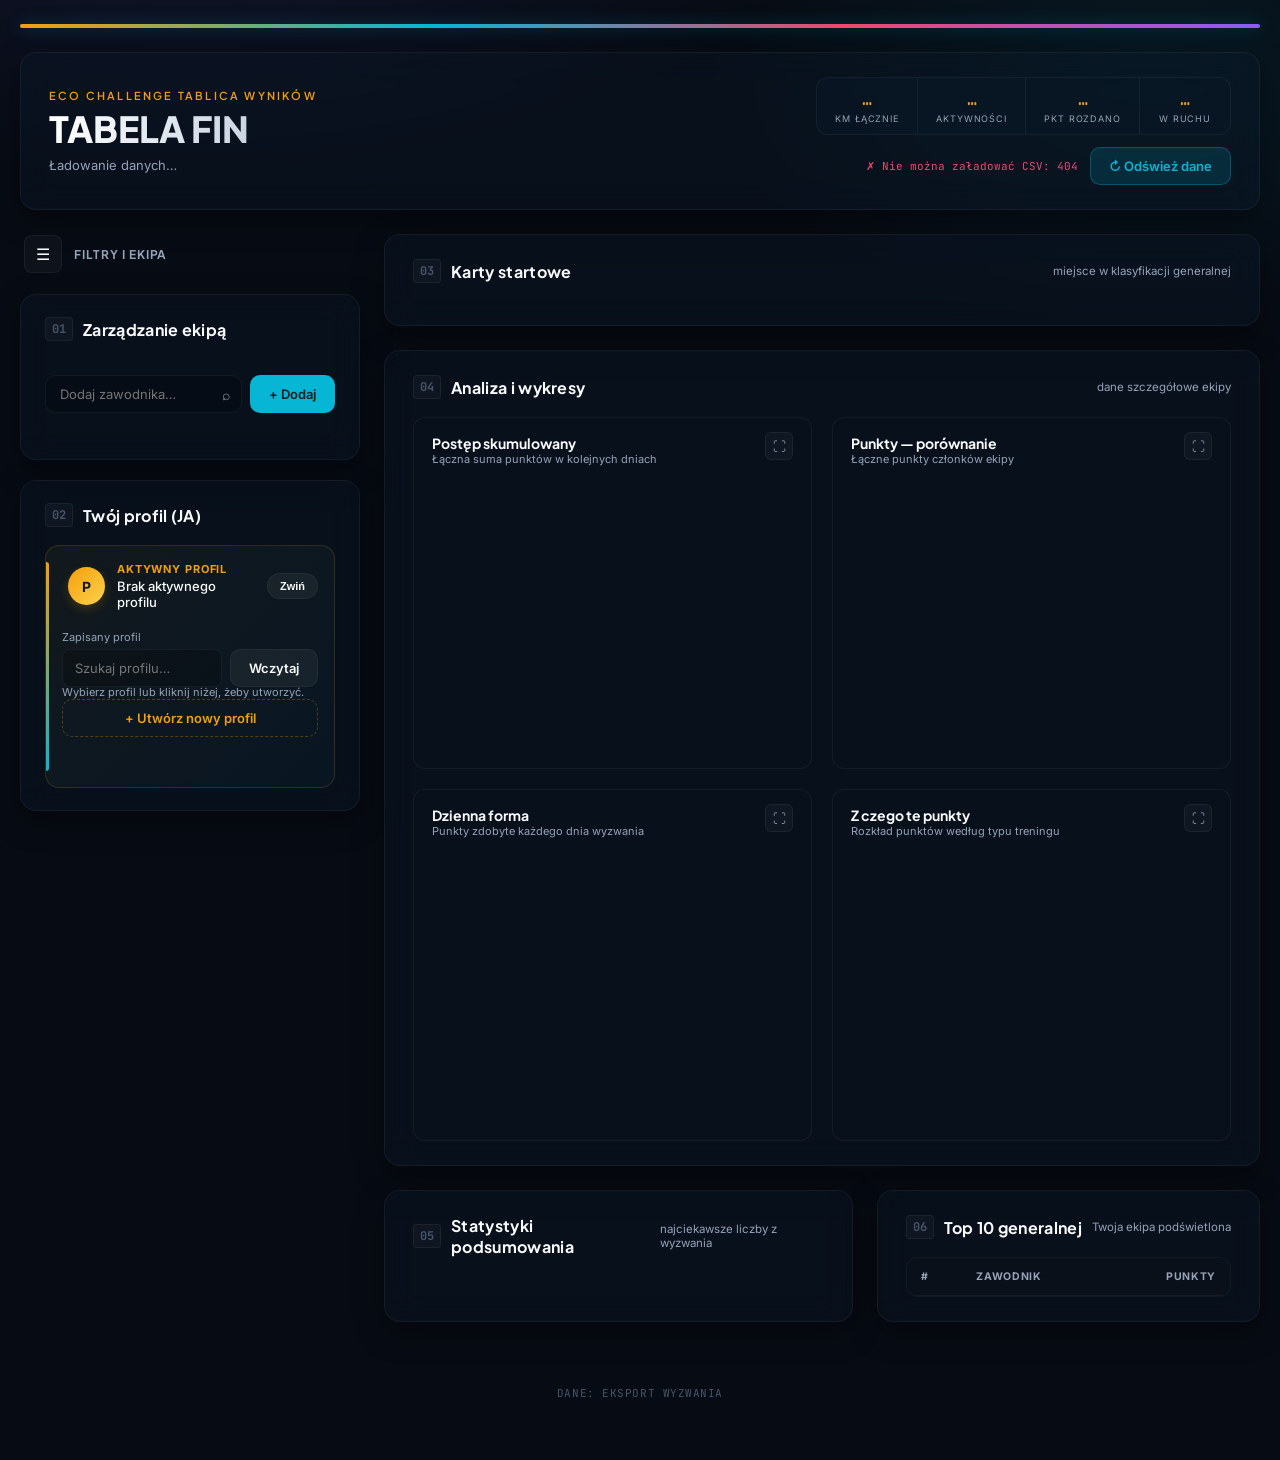
==== index.html @ 5feb6971 "Add sync functionality for Stravit activities with auto-login and CSV parsing - Implemented `sync.py" ====
<!DOCTYPE html>
<html lang="pl">
<head>
<meta charset="UTF-8">
<meta name="viewport" content="width=device-width, initial-scale=1.0">
<title>Rywalizacja Sportowa — Tablica Wyników</title>
<link rel="preconnect" href="https://fonts.googleapis.com">
<link href="https://fonts.googleapis.com/css2?family=Plus+Jakarta+Sans:wght@400;500;600;700;800&family=Inter:wght@400;500;600;700&family=JetBrains+Mono:wght@400;500;700&display=swap" rel="stylesheet">
<script src="chart.umd.min.js"></script>
<link rel="stylesheet" href="/style.css">
</head>
<body>
<div class="wrap">
  <div class="track-lines-neon"></div>
  
  <header class="dashboard-header glass-card">
    <div class="title-block">
      <div class="eyebrow">Eco Challenge  Tablica wyników</div>
      <h1>Tabela FIN <span class="user-badge" id="currentUserBadge" style="display: none;"></span></h1>
      <div class="subtitle" id="subtitleText">Ładowanie danych…</div>
    </div>
    <div class="header-right">
      <div class="ticker" id="tickerBox">
        <div class="ticker-item"><div class="ticker-val" id="tv0">…</div><div class="ticker-label">km łącznie</div></div>
        <div class="ticker-item"><div class="ticker-val" id="tv1">…</div><div class="ticker-label">aktywności</div></div>
        <div class="ticker-item"><div class="ticker-val" id="tv2">…</div><div class="ticker-label">pkt rozdano</div></div>
        <div class="ticker-item"><div class="ticker-val" id="tv3">…</div><div class="ticker-label">w ruchu</div></div>
      </div>
      <div class="header-actions">
        <span id="refreshStatus" class="status-time"></span>
        <button id="refreshBtn" class="btn btn-teal">
          ↻ Odśwież dane
        </button>
      </div>
      <form class="auth-panel" id="authPanel" autocomplete="on">
        <input type="email" id="authEmail" placeholder="email Stravit" autocomplete="username">
        <input type="password" id="authPassword" placeholder="hasło" autocomplete="current-password">
        <button type="submit" id="authBtn" class="btn btn-amber">Zaloguj</button>
        <div class="auth-msg" id="authMsg"></div>
      </form>
    </div>
  </header>

  <div class="dashboard-grid-layout" id="dashboardGridLayout">
    <!-- Sidebar Controls -->
    <aside class="dashboard-sidebar" id="dashboardSidebar">
      <div class="sidebar-toggle-row">
        <button id="toggleSidebarBtn" class="sidebar-burger-btn" title="Zwiń/Rozwiń panel">
          ☰
        </button>
        <span class="sidebar-toggle-label">Filtry i ekipa</span>
      </div>
      <section class="sidebar-section glass-card">
        <div class="section-head">
          <span class="section-num">01</span>
          <h2>Zarządzanie ekipą</h2>
        </div>
        <div>
          <div class="chips" id="chips"></div>
          <div class="add-row-new">
            <div class="search-box-new autocomplete-wrapper">
              <input id="addInput" placeholder="Dodaj zawodnika…" autocomplete="off">
              <span class="search-icon">⌕</span>
              <div class="suggestions-list" id="addSuggestions"></div>
            </div>
            <button class="btn btn-primary" id="addBtn">+ Dodaj</button>
          </div>
          <div class="add-msg" id="addMsg"></div>
        </div>
      </section>

      <section class="sidebar-section glass-card">
        <div class="section-head">
          <span class="section-num">02</span>
          <h2>Twój profil (JA)</h2>
        </div>
        <div class="profile-card-new" id="profileCard">
          <div class="profile-top">
            <div class="profile-avatar">P</div>
            <div class="profile-info">
              <div class="profile-title">Aktywny profil</div>
              <div class="profile-status" id="profileStatus">Brak aktywnego profilu</div>
            </div>
            <button type="button" id="profileCollapseBtn" class="profile-collapse-btn">Zwiń</button>
          </div>
          <div id="profileCardContent">
            <div class="profile-grid">
              <div class="input-label autocomplete-wrapper">
                <span>Zapisany profil</span>
                <input id="profileInput" placeholder="Szukaj profilu…" autocomplete="off">
                <div class="suggestions-list" id="profileSuggestions"></div>
              </div>
              <button id="loadProfileBtn" class="btn btn-secondary">Wczytaj</button>
            </div>
            <div id="profileHint" class="profile-hint">Wybierz profil lub kliknij niżej, żeby utworzyć.</div>
            
            <div id="createProfileBlock" class="create-profile-block" style="display: none;">
              <div class="profile-grid">
                <div class="input-label autocomplete-wrapper">
                  <span>Wskaż siebie (JA)</span>
                  <input id="meInput" placeholder="Zawodnik..." autocomplete="off">
                  <div class="suggestions-list" id="meSuggestions"></div>
                </div>
                <button id="createProfileBtn" class="btn btn-primary">Utwórz</button>
              </div>
            </div>
            <button id="toggleCreateProfileBtn" class="btn btn-ghost">+ Utwórz nowy profil</button>
            <div id="profileMsg" class="add-msg"></div>
            <div id="profileListWrap" class="profiles-pill-grid"></div>
          </div>
        </div>
      </section>
    </aside>

    <!-- Main Panel -->
    <main class="dashboard-main">
      <section class="glass-card main-section">
        <div class="section-head">
          <span class="section-num">03</span>
          <h2>Karty startowe</h2>
          <span class="section-hint">miejsce w klasyfikacji generalnej</span>
        </div>
        <div class="bib-grid" id="bibGrid"></div>
      </section>

      <section class="glass-card main-section">
        <div class="section-head">
          <span class="section-num">04</span>
          <h2>Analiza i wykresy</h2>
          <span class="section-hint">dane szczegółowe ekipy</span>
        </div>
        <div class="charts-grid">
          <div class="chart-container">
            <div class="chart-header">
              <h3>Postęp skumulowany</h3>
              <span class="chart-subtitle">Łączna suma punktów w kolejnych dniach</span>
              <button class="expand-chart-btn" title="Pokaż na pełnym ekranie" onclick="openChartModal('cumulative')">⛶</button>
            </div>
            <div class="chart-box tall"><canvas id="cumulativeChart"></canvas></div>
          </div>
          
          <div class="chart-container">
            <div class="chart-header">
              <h3>Punkty — porównanie</h3>
              <span class="chart-subtitle">Łączne punkty członków ekipy</span>
              <button class="expand-chart-btn" title="Pokaż na pełnym ekranie" onclick="openChartModal('bar')">⛶</button>
            </div>
            <div class="chart-box tall"><canvas id="barChart"></canvas></div>
          </div>

          <div class="chart-container">
            <div class="chart-header">
              <h3>Dzienna forma</h3>
              <span class="chart-subtitle">Punkty zdobyte każdego dnia wyzwania</span>
              <button class="expand-chart-btn" title="Pokaż na pełnym ekranie" onclick="openChartModal('line')">⛶</button>
            </div>
            <div class="chart-box tall"><canvas id="lineChart"></canvas></div>
          </div>

          <div class="chart-container">
            <div class="chart-header">
              <h3>Z czego te punkty</h3>
              <span class="chart-subtitle">Rozkład punktów według typu treningu</span>
              <button class="expand-chart-btn" title="Pokaż na pełnym ekranie" onclick="openChartModal('stack')">⛶</button>
            </div>
            <div class="chart-box tall"><canvas id="stackChart"></canvas></div>
          </div>
        </div>
      </section>

      <div class="main-bottom-grid">
        <section class="glass-card main-section">
          <div class="section-head">
            <span class="section-num">05</span>
            <h2>Statystyki podsumowania</h2>
            <span class="section-hint">najciekawsze liczby z wyzwania</span>
          </div>
          <div class="stats-grid" id="statsGrid"></div>
        </section>

        <section class="glass-card main-section">
          <div class="section-head">
            <span class="section-num">06</span>
            <h2>Top 10 generalnej</h2>
            <span class="section-hint">Twoja ekipa podświetlona</span>
          </div>
          <div class="leaderboard-box">
            <table>
              <thead><tr><th>#</th><th>Zawodnik</th><th style="text-align:right;">Punkty</th></tr></thead>
              <tbody id="top10Body"></tbody>
            </table>
          </div>
        </section>
      </div>
    </main>
  </div>

  <footer id="dashboardFooter">DANE: EKSPORT WYZWANIA</footer>
</div>

<div id="chartModal" class="chart-modal">
  <span class="close-modal" onclick="closeChartModal()">&times;</span>
  <div class="modal-content">
    <div class="modal-header">
      <h3 id="modalChartTitle">Wykres</h3>
      <span id="modalChartSubtitle" class="modal-subtitle">Analiza szczegółowa</span>
    </div>
    <div class="modal-chart-box">
      <canvas id="modalChartCanvas"></canvas>
    </div>
  </div>
</div>

<script src="/app.js"></script>

</body>
</html>
---- style.css ----
:root {
    --bg-dark: #070b13;
    --card-bg: rgba(13, 27, 43, 0.35);
    --card-bg-glow: rgba(20, 35, 55, 0.55);
    --border-color: rgba(255, 255, 255, 0.05);
    --border-hover: rgba(255, 255, 255, 0.09);
    --amber: #f59e0b;
    --teal: #06b6d4;
    --coral: #ef476f;
    --sky: #38bdf8;
    --violet: #8b5cf6;
    --emerald: #10b981;
    --text: #f8fafc;
    --muted: #94a3b8;
    --muted2: #475569;
    --glow: rgba(6, 182, 212, 0.1);
  }

  * { box-sizing: border-box; }
  html, body { margin: 0; padding: 0; min-height: 100vh; }
  body {
    background:
      radial-gradient(1200px 600px at 15% -10%, rgba(99, 102, 241, 0.12), transparent 55%),
      radial-gradient(900px 500px at 90% 5%, rgba(6, 182, 212, 0.08), transparent 50%),
      var(--bg-dark);
    color: var(--text);
    font-family: 'Inter', sans-serif;
    padding: 24px 20px 60px;
    overflow-x: hidden;
  }

  .wrap {
    max-width: 2300px;
    margin: 0 auto;
    display: flex;
    flex-direction: column;
    gap: 24px;
    min-width: 0;
  }

  /* ---- Neon Top Decor ---- */
  .track-lines-neon {
    height: 4px;
    border-radius: 2px;
    background: linear-gradient(90deg, var(--amber), var(--teal), var(--coral), var(--violet));
    box-shadow: 0 0 16px rgba(6, 182, 212, 0.35);
  }

  /* ---- Glassmorphism Base ---- */
  .glass-card {
    background: var(--card-bg);
    backdrop-filter: blur(16px);
    -webkit-backdrop-filter: blur(16px);
    border: 1px solid var(--border-color);
    border-radius: 16px;
    box-shadow: 0 10px 30px rgba(0, 0, 0, 0.35);
    transition: all 0.3s cubic-bezier(0.25, 0.8, 0.25, 1);
  }
  .glass-card:hover {
    border-color: var(--border-hover);
    box-shadow: 0 14px 40px rgba(99, 102, 241, 0.05);
  }

  /* ---- Header ---- */
  .dashboard-header {
    padding: 24px 28px;
    display: flex;
    flex-wrap: wrap;
    justify-content: space-between;
    align-items: center;
    gap: 20px;
  }
  .header-left {
    display: flex;
    align-items: center;
    gap: 20px;
  }
  .title-block .eyebrow {
    font-family: 'Plus Jakarta Sans', sans-serif;
    font-size: 11px;
    font-weight: 600;
    letter-spacing: .2em;
    color: var(--amber);
    text-transform: uppercase;
  }
  .title-block h1 {
    font-family: 'Plus Jakarta Sans', sans-serif;
    font-weight: 800;
    font-size: clamp(24px, 3.5vw, 36px);
    margin: 4px 0 6px;
    text-transform: uppercase;
    background: linear-gradient(to right, #ffffff, #cbd5e1);
    -webkit-background-clip: text;
    -webkit-text-fill-color: transparent;
    display: inline-flex;
    align-items: center;
  }
  .user-badge {
    font-family: 'Inter', sans-serif;
    font-size: 11px;
    font-weight: 600;
    text-transform: none;
    color: var(--teal);
    background: rgba(6, 182, 212, 0.08);
    border: 1px solid rgba(6, 182, 212, 0.25);
    padding: 4px 10px;
    border-radius: 20px;
    margin-left: 12px;
    vertical-align: middle;
    display: inline-flex;
    align-items: center;
    gap: 6px;
    box-shadow: 0 0 10px rgba(6, 182, 212, 0.15);
    -webkit-text-fill-color: var(--teal);
    text-shadow: none;
    letter-spacing: normal;
  }
  .title-block .subtitle {
    color: var(--muted);
    font-size: 13px;
  }
  .title-block .subtitle b {
    color: var(--text);
  }

  .header-right {
    display: flex;
    flex-direction: column;
    align-items: flex-end;
    gap: 12px;
  }
  .ticker {
    display: flex;
    border-radius: 12px;
    overflow: hidden;
    background: rgba(11, 24, 38, 0.6);
    border: 1px solid var(--border-color);
  }
  .ticker-item {
    padding: 10px 18px;
    text-align: center;
    border-right: 1px solid var(--border-color);
    min-width: 90px;
  }
  .ticker-item:last-child { border-right: none; }
  .ticker-val {
    font-family: 'JetBrains Mono', monospace;
    font-weight: 700;
    font-size: 17px;
    color: var(--amber);
    text-shadow: 0 0 10px rgba(245, 158, 11, 0.15);
  }
  .ticker-label {
    font-size: 9px;
    color: var(--muted);
    text-transform: uppercase;
    letter-spacing: .1em;
    margin-top: 3px;
  }

  .header-actions {
    display: flex;
    gap: 12px;
    align-items: center;
  }
  .status-time {
    font-size: 11px;
    color: var(--muted);
    font-family: 'JetBrains Mono', monospace;
  }

  /* ---- Buttons ---- */
  .btn {
    display: inline-flex;
    align-items: center;
    justify-content: center;
    gap: 8px;
    border: 1px solid transparent;
    border-radius: 10px;
    padding: 10px 18px;
    font-family: 'Inter', sans-serif;
    font-size: 13px;
    font-weight: 600;
    cursor: pointer;
    transition: all 0.2s ease;
  }
  .btn:hover {
    transform: translateY(-1px);
    box-shadow: 0 6px 15px rgba(0, 0, 0, 0.2);
  }
  .btn:active {
    transform: translateY(0);
  }
  .btn-teal {
    background: rgba(6, 182, 212, 0.15);
    color: var(--teal);
    border-color: rgba(6, 182, 212, 0.3);
  }
  .btn-teal:hover {
    background: rgba(6, 182, 212, 0.25);
    border-color: rgba(6, 182, 212, 0.5);
  }
  .btn-primary {
    background: var(--teal);
    color: #031e22;
  }
  .btn-primary:hover {
    background: #22d3ee;
  }
  .btn-amber {
    background: var(--amber);
    color: #1e1300;
  }
  .btn-amber:hover {
    background: #fbbf24;
  }
  .btn-secondary {
    background: rgba(255, 255, 255, 0.05);
    color: var(--text);
    border-color: var(--border-color);
  }
  .btn-secondary:hover {
    background: rgba(255, 255, 255, 0.09);
    border-color: var(--border-hover);
  }
  .btn-ghost {
    background: transparent;
    color: var(--amber);
    border: 1px dashed rgba(245, 158, 11, 0.3);
    width: 100%;
    text-align: center;
  }
  .btn-ghost:hover {
    background: rgba(245, 158, 11, 0.05);
    border-color: var(--amber);
  }

  /* ---- Auth Panel ---- */
  .auth-panel {
    display: none;
    gap: 8px;
    align-items: center;
    justify-content: flex-end;
    flex-wrap: wrap;
    margin-top: 4px;
  }
  .auth-panel.show { display: flex; }
  .auth-panel input {
    width: 180px;
    background: rgba(11, 24, 38, 0.6);
    border: 1px solid var(--border-color);
    border-radius: 8px;
    padding: 8px 12px;
    color: var(--text);
    font-family: 'Inter', sans-serif;
    font-size: 12.5px;
    transition: border-color 0.2s ease;
  }
  .auth-panel input:focus {
    border-color: var(--amber);
    outline: none;
  }
  .auth-msg {
    font-size: 11px;
    color: var(--muted);
    font-family: 'JetBrains Mono', monospace;
    min-height: 14px;
  }

  /* ---- Grid/Flex Layout ---- */
  .dashboard-grid-layout {
    display: flex;
    gap: 24px;
    align-items: start;
    min-width: 0;
  }

  /* ---- Sidebar ---- */
  /* ---- Sidebar ---- */
  .dashboard-sidebar {
    width: 340px;
    flex-shrink: 0;
    display: flex;
    flex-direction: column;
    gap: 20px;
    transition: width 0.35s cubic-bezier(0.25, 0.8, 0.25, 1);
    overflow: visible; /* changed from hidden to allow suggestions list overflow */
  }
  .sidebar-toggle-row {
    display: flex;
    align-items: center;
    gap: 12px;
    padding: 0 4px;
    height: 40px;
    flex-shrink: 0;
  }
  .sidebar-burger-btn {
    background: rgba(255, 255, 255, 0.03);
    border: 1px solid var(--border-color);
    border-radius: 8px;
    color: var(--text);
    width: 38px;
    height: 38px;
    display: flex;
    align-items: center;
    justify-content: center;
    cursor: pointer;
    font-size: 16px;
    transition: all 0.2s ease;
    flex-shrink: 0;
  }
  .sidebar-burger-btn:hover {
    color: var(--teal);
    border-color: var(--teal);
    background: rgba(6, 182, 212, 0.05);
  }
  .sidebar-toggle-label {
    font-family: 'Plus Jakarta Sans', sans-serif;
    font-size: 12px;
    font-weight: 700;
    text-transform: uppercase;
    letter-spacing: .08em;
    color: var(--muted);
    transition: opacity 0.25s ease;
    white-space: nowrap;
    opacity: 1;
  }
  
  /* Collapsed state styles */
  .sidebar-collapsed .dashboard-sidebar {
    width: 60px;
    overflow: hidden; /* crop content during collapsed state */
  }
  .sidebar-collapsed .sidebar-toggle-row {
    justify-content: center;
    padding: 0;
  }
  .sidebar-collapsed .sidebar-toggle-label {
    opacity: 0;
    width: 0;
    pointer-events: none;
    display: none;
  }
  .sidebar-collapsed .sidebar-section {
    padding: 10px;
    display: flex;
    justify-content: center;
    align-items: center;
    border-radius: 12px;
    min-height: 40px;
  }
  .sidebar-collapsed .sidebar-section .section-head {
    margin-bottom: 0;
    justify-content: center;
    width: 100%;
    gap: 0;
  }
  .sidebar-collapsed .sidebar-section .section-head h2,
  .sidebar-collapsed .sidebar-section .section-head .section-hint,
  .sidebar-collapsed .sidebar-section > *:not(.section-head) {
    display: none !important;
  }
  .sidebar-collapsed .sidebar-section .section-num {
    margin: 0;
    font-size: 12px;
    padding: 4px 6px;
    background: rgba(6, 182, 212, 0.08);
    border-color: rgba(6, 182, 212, 0.25);
    color: var(--teal);
    box-shadow: 0 0 8px rgba(6, 182, 212, 0.15);
  }
  .dashboard-main {
    flex: 1;
    min-width: 0;
  }
  .sidebar-section {
    padding: 22px 24px;
  }
  .section-head {
    display: flex;
    align-items: center;
    gap: 10px;
    margin-bottom: 18px;
  }
  .section-num {
    font-family: 'JetBrains Mono', monospace;
    font-weight: 700;
    color: var(--muted2);
    font-size: 12px;
    background: rgba(255,255,255,0.03);
    padding: 3px 6px;
    border-radius: 4px;
    border: 1px solid var(--border-color);
  }
  .section-head h2 {
    font-family: 'Plus Jakarta Sans', sans-serif;
    font-weight: 700;
    font-size: 16px;
    margin: 0;
    letter-spacing: .02em;
  }
  .section-hint {
    color: var(--muted);
    font-size: 11.5px;
    margin-left: auto;
  }

  /* ---- Crew & Profile Panels ---- */
  .chips {
    display: flex;
    flex-wrap: wrap;
    gap: 8px;
    margin-bottom: 16px;
  }
  .chip {
    display: flex;
    align-items: center;
    gap: 8px;
    background: rgba(255, 255, 255, 0.04);
    border: 1px solid var(--border-color);
    border-radius: 99px;
    padding: 6px 8px 6px 14px;
    font-size: 13px;
    transition: all 0.2s ease;
  }
  .chip.me {
    border-color: rgba(239, 71, 111, 0.35);
    background: rgba(239, 71, 111, 0.09);
  }
  .chip .rankdot {
    font-family: 'JetBrains Mono', monospace;
    font-size: 10.5px;
    color: var(--muted);
  }
  .chip button {
    all: unset;
    cursor: pointer;
    width: 18px;
    height: 18px;
    border-radius: 50%;
    display: flex;
    align-items: center;
    justify-content: center;
    color: var(--muted);
    font-size: 14px;
    transition: background 0.2s ease, color 0.2s ease;
  }
  .chip button:hover {
    background: rgba(255, 255, 255, 0.12);
    color: var(--text);
  }

  .add-row-new {
    display: flex;
    gap: 8px;
  }
  .search-box-new {
    position: relative;
    flex: 1;
  }
  .search-box-new input {
    width: 100%;
    height: 38px;
    background: rgba(0, 0, 0, 0.2);
    border: 1px solid var(--border-color);
    border-radius: 10px;
    padding: 0 32px 0 14px;
    color: var(--text);
    font-family: 'Inter', sans-serif;
    font-size: 13px;
    transition: border-color 0.2s ease;
  }
  .search-box-new input:focus {
    border-color: var(--teal);
    outline: none;
  }
  .search-box-new .search-icon {
    position: absolute;
    right: 12px;
    top: 50%;
    transform: translateY(-50%);
    color: var(--muted);
    font-size: 14px;
    pointer-events: none;
  }
  .add-msg {
    font-size: 11.5px;
    margin-top: 8px;
    color: var(--muted);
    min-height: 16px;
    font-family: 'Inter', sans-serif;
  }
  .add-msg.err { color: var(--coral); }

  .profile-card-new {
    position: relative;
    border: 1px solid rgba(255, 183, 0, 0.15);
    border-radius: 14px;
    background: linear-gradient(135deg, rgba(255, 183, 0, 0.04), rgba(6, 182, 212, 0.02)), rgba(11, 24, 38, 0.4);
    padding: 16px;
    display: grid;
    gap: 14px;
  }
  .profile-card-new::before {
    content: '';
    position: absolute;
    left: 0;
    top: 16px;
    bottom: 16px;
    width: 3px;
    background: linear-gradient(180deg, var(--amber), var(--teal));
    border-radius: 0 4px 4px 0;
  }
  .profile-top {
    display: flex;
    align-items: center;
    gap: 12px;
    padding-left: 6px;
  }
  .profile-avatar {
    width: 38px;
    height: 38px;
    border-radius: 50%;
    display: grid;
    place-items: center;
    background: linear-gradient(135deg, var(--amber), #fcd34d);
    color: #0f172a;
    font-weight: 700;
    font-size: 14px;
    box-shadow: 0 4px 10px rgba(245, 158, 11, 0.2);
  }
  .profile-info {
    display: flex;
    flex-direction: column;
  }
  .profile-title {
    font-size: 11px;
    font-weight: 700;
    color: var(--amber);
    text-transform: uppercase;
    letter-spacing: .08em;
  }
  .profile-status {
    font-size: 13px;
    color: var(--text);
    font-weight: 500;
    margin-top: 2px;
  }
  .profile-collapse-btn {
    margin-left: auto;
    background: rgba(255, 255, 255, 0.05);
    border: 1px solid var(--border-color);
    border-radius: 20px;
    color: var(--text);
    padding: 6px 12px;
    font-size: 11px;
    font-weight: 600;
    cursor: pointer;
    transition: all 0.2s ease;
  }
  .profile-collapse-btn:hover {
    background: rgba(255, 255, 255, 0.1);
  }

  .profile-grid {
    display: grid;
    grid-template-columns: 1fr auto;
    gap: 8px;
    align-items: flex-end;
    margin-top: 6px;
  }
  .input-label {
    display: flex;
    flex-direction: column;
    gap: 5px;
    font-size: 11px;
    color: var(--muted);
    width: 100%;
  }
  .profile-grid input {
    width: 100%;
    height: 38px;
    background: rgba(0, 0, 0, 0.2);
    border: 1px solid var(--border-color);
    border-radius: 8px;
    padding: 0 12px;
    color: var(--text);
    font-family: 'Inter', sans-serif;
    font-size: 13px;
  }
  .profile-hint {
    font-size: 11px;
    color: var(--muted);
    margin-top: -2px;
  }
  .create-profile-block {
    background: rgba(255, 255, 255, 0.02);
    border: 1px solid rgba(255, 255, 255, 0.03);
    border-radius: 10px;
    padding: 10px;
  }
  .profiles-pill-grid {
    display: flex;
    flex-wrap: wrap;
    gap: 8px;
    margin-top: 10px;
  }
  .profile-pill {
    display: inline-flex;
    align-items: center;
    padding: 8px 12px;
    border-radius: 20px;
    background: rgba(255, 255, 255, 0.04);
    border: 1px solid var(--border-color);
    font-size: 12px;
    color: var(--text);
    cursor: pointer;
    transition: all 0.15s ease;
  }
  .profile-pill:hover {
    background: rgba(255, 255, 255, 0.08);
  }
  .profile-pill.active {
    background: rgba(6, 182, 212, 0.12);
    border-color: rgba(6, 182, 212, 0.35);
    color: var(--teal);
    font-weight: 500;
  }
  .profile-empty {
    font-size: 12px;
    color: var(--muted);
    padding: 10px;
    border: 1px dashed rgba(255,255,255,0.08);
    border-radius: 8px;
    background: rgba(255,255,255,0.01);
  }

  /* ---- Main Section ---- */
  .dashboard-main {
    display: flex;
    flex-direction: column;
    gap: 24px;
    min-width: 0;
  }
  .main-section {
    padding: 24px 28px;
  }

  /* ---- Bib cards ---- */
  .bib-grid {
    display: grid;
    grid-template-columns: repeat(auto-fill, minmax(250px, 1fr));
    gap: 16px;
    margin-top: 8px;
  }
  .bib {
    position: relative;
    background: rgba(11, 24, 38, 0.3);
    border: 1px solid var(--border-color);
    border-radius: 14px;
    padding: 18px 16px 16px;
    overflow: hidden;
    transition: all 0.3s cubic-bezier(0.25, 0.8, 0.25, 1);
  }
  .bib:hover {
    border-color: var(--border-hover);
    transform: translateY(-2px);
    box-shadow: 0 10px 25px rgba(0,0,0,0.3);
  }
  .bib::before, .bib::after {
    content: '';
    position: absolute;
    top: 9px;
    width: 6px;
    height: 6px;
    border-radius: 50%;
    background: var(--bg-dark);
    border: 1px solid var(--border-color);
  }
  .bib::before { left: 9px; }
  .bib::after { right: 9px; }
  .bib .accentbar {
    position: absolute;
    left: 0;
    top: 0;
    bottom: 0;
    width: 4px;
  }
  .bib-rank {
    font-family: 'JetBrains Mono', monospace;
    font-size: 11px;
    color: var(--muted);
    font-weight: 500;
  }
  .bib-name {
    font-family: 'Plus Jakarta Sans', sans-serif;
    font-size: 16px;
    font-weight: 700;
    margin: 4px 0 12px;
    display: flex;
    align-items: center;
    gap: 8px;
  }
  .tag-me {
    font-family: 'JetBrains Mono', monospace;
    font-size: 9px;
    font-weight: 700;
    background: var(--coral);
    color: #ffffff;
    padding: 2px 6px;
    border-radius: 4px;
    text-transform: uppercase;
  }
  .bib-points {
    font-family: 'JetBrains Mono', monospace;
    font-size: 32px;
    font-weight: 700;
    line-height: 1;
    color: var(--text);
  }
  .bib-points-label {
    font-size: 9.5px;
    color: var(--muted);
    text-transform: uppercase;
    letter-spacing: .08em;
    margin-bottom: 14px;
    margin-top: 3px;
  }
  .bib-stats {
    display: grid;
    grid-template-columns: 1fr 1fr;
    gap: 8px;
    font-size: 12px;
    margin-bottom: 12px;
    border-top: 1px solid rgba(255, 255, 255, 0.03);
    padding-top: 10px;
  }
  .bib-stats div b {
    display: block;
    font-family: 'JetBrains Mono', monospace;
    font-size: 13.5px;
    color: var(--text);
    font-weight: 600;
  }
  .bib-stats div span {
    color: var(--muted);
    font-size: 9.5px;
    text-transform: uppercase;
    letter-spacing: .05em;
  }
  .spark {
    width: 100%;
    height: 32px;
    display: block;
  }

  /* ---- Charts Grid ---- */
  .charts-grid {
    display: grid;
    grid-template-columns: repeat(2, 1fr);
    gap: 20px;
    margin-top: 10px;
    min-width: 0;
  }
  @media (max-width: 768px) {
    .charts-grid {
      grid-template-columns: 1fr;
    }
  }
  .chart-container {
    background: rgba(11, 24, 38, 0.2);
    border: 1px solid var(--border-color);
    border-radius: 12px;
    padding: 16px 18px 8px;
    display: flex;
    flex-direction: column;
    gap: 14px;
    min-width: 0;
  }
  .chart-header {
    display: flex;
    flex-direction: column;
  }
  .chart-header h3 {
    font-family: 'Plus Jakarta Sans', sans-serif;
    font-size: 14px;
    font-weight: 700;
    margin: 0;
    color: var(--text);
  }
  .chart-subtitle {
    font-size: 11px;
    color: var(--muted);
  }
  .chart-box {
    position: relative;
    width: 100%;
  }
  .chart-box.tall { height: 280px; }
  .chart-box canvas {
    display: block;
    width: 100% !important;
    height: 100% !important;
  }

  /* ---- Bottom Grid ---- */
  .main-bottom-grid {
    display: grid;
    grid-template-columns: 1.1fr 0.9fr;
    gap: 24px;
    min-width: 0;
  }

  /* ---- Leaderboard & Table ---- */
  .leaderboard-box {
    margin-top: 8px;
    border: 1px solid var(--border-color);
    border-radius: 12px;
    overflow: hidden;
    background: rgba(0,0,0,0.15);
  }
  table {
    width: 100%;
    border-collapse: collapse;
    font-size: 13px;
  }
  thead th {
    text-align: left;
    color: var(--muted);
    font-size: 10.5px;
    text-transform: uppercase;
    letter-spacing: .06em;
    padding: 12px 14px;
    border-bottom: 1px solid var(--border-color);
    background: rgba(255,255,255,0.01);
  }
  tbody td {
    padding: 10px 14px;
    border-bottom: 1px solid rgba(255,255,255,0.02);
  }
  tbody tr:last-child td { border-bottom: none; }
  tbody tr.tracked {
    background: rgba(245, 158, 11, 0.05);
  }
  tbody tr.tracked td:first-child {
    border-left: 3px solid var(--amber);
  }
  td.rankcol {
    font-family: 'JetBrains Mono', monospace;
    color: var(--muted);
    font-weight: 500;
  }
  td.ptscol {
    font-family: 'JetBrains Mono', monospace;
    text-align: right;
    color: var(--amber);
    font-weight: 700;
  }

  /* ---- Stats Cards ---- */
  .stats-grid {
    display: grid;
    grid-template-columns: repeat(auto-fit, minmax(170px, 1fr));
    gap: 12px;
    margin-top: 8px;
  }
  .stat-card {
    background: linear-gradient(135deg, rgba(255, 183, 0, 0.06), rgba(6, 182, 212, 0.03)), rgba(11, 24, 38, 0.2);
    border: 1px solid var(--border-color);
    border-radius: 12px;
    padding: 14px 16px;
    min-height: 96px;
    display: flex;
    flex-direction: column;
    justify-content: space-between;
    transition: border-color 0.2s ease;
  }
  .stat-card:hover {
    border-color: rgba(255,255,255,0.08);
  }
  .stat-card .stat-label {
    font-size: 10px;
    text-transform: uppercase;
    letter-spacing: .08em;
    color: var(--muted);
  }
  .stat-card .stat-value {
    font-family: 'Plus Jakarta Sans', sans-serif;
    font-size: 17px;
    font-weight: 700;
    color: var(--text);
    margin: 4px 0;
    white-space: nowrap;
    overflow: hidden;
    text-overflow: ellipsis;
  }
  .stat-card .stat-sub {
    font-size: 11px;
    color: var(--muted);
  }

  footer {
    margin-top: 40px;
    text-align: center;
    color: var(--muted2);
    font-size: 11px;
    font-family: 'JetBrains Mono', monospace;
    letter-spacing: .05em;
  }

  /* ==========================================
     RESPONSIVE MEDIA QUERIES (Mobile & Tablet)
     ========================================== */

  /* Tablet & Small Desktop (<= 1024px) */
  @media (max-width: 1024px) {
    body {
      padding: 16px 14px 40px;
    }
    .dashboard-grid-layout {
      flex-direction: column;
      align-items: stretch;
      gap: 20px;
    }
    .dashboard-sidebar {
      width: 100%;
      max-height: 2000px;
      transition: max-height 0.35s ease, margin-bottom 0.35s ease, opacity 0.25s ease, visibility 0.35s;
    }
    .sidebar-collapsed .dashboard-sidebar {
      width: 100%;
      max-height: 0;
      margin-bottom: -20px;
      margin-right: 0;
      opacity: 0;
      visibility: hidden;
      pointer-events: none;
      overflow: hidden; /* crop content during collapsed state on mobile */
    }
    .dashboard-main {
      width: 100%;
    }
  }

  /* Medium Mobile & Tablet (<= 768px) */
  @media (max-width: 768px) {
    .dashboard-header {
      flex-direction: column;
      align-items: stretch;
      padding: 16px 20px;
      gap: 16px;
    }
    .header-right {
      align-items: stretch;
      width: 100%;
    }
    .ticker {
      width: 100%;
    }
    .header-actions {
      justify-content: space-between;
      width: 100%;
      margin-top: 4px;
    }
    .main-bottom-grid {
      grid-template-columns: 1fr;
      gap: 20px;
    }
    .main-section {
      padding: 18px 20px;
    }
  }

  /* Small Mobile (<= 640px) */
  @media (max-width: 640px) {
    .ticker {
      flex-wrap: wrap;
    }
    .ticker-item {
      flex: 1 1 45%;
      min-width: 80px;
      border-bottom: 1px solid var(--border-color);
      border-right: 1px solid var(--border-color);
      padding: 8px 12px;
    }
    .ticker-item:nth-child(2n) {
      border-right: none;
    }
    .ticker-item:nth-child(3), .ticker-item:nth-child(4) {
      border-bottom: none;
    }
    .header-left {
      flex-direction: column;
      align-items: center;
      gap: 12px;
    }
    .title-block {
      text-align: center;
    }
    .title-block h1 {
      font-size: 24px;
    }
    .title-block .subtitle {
      font-size: 12px;
    }
    .auth-panel {
      flex-direction: column;
      align-items: stretch;
    }
    .auth-panel input {
      width: 100%;
    }
    .btn {
      padding: 8px 14px;
      font-size: 12.5px;
    }
  }

  /* Micro Mobile (<= 480px) */
  @media (max-width: 480px) {
    body {
      padding: 12px 8px 30px;
    }
    .main-section {
      padding: 14px 14px;
    }
    .sidebar-section {
      padding: 16px 14px;
    }
    .dashboard-header {
      padding: 16px 14px;
    }
    .bib-grid {
      grid-template-columns: 1fr; /* Single column for sports cards on tiny screens */
    }
    .stats-grid {
      grid-template-columns: 1fr;
    }
  }

  /* ---- Chart Modal Overlay ---- */
  .chart-header {
    position: relative;
    padding-right: 36px;
  }
  .expand-chart-btn {
    position: absolute;
    top: -2px;
    right: 0;
    background: rgba(255, 255, 255, 0.03);
    border: 1px solid var(--border-color);
    border-radius: 6px;
    color: var(--muted);
    width: 28px;
    height: 28px;
    display: flex;
    align-items: center;
    justify-content: center;
    cursor: pointer;
    font-size: 13px;
    transition: all 0.2s ease;
  }
  .expand-chart-btn:hover {
    color: var(--teal);
    border-color: var(--teal);
    background: rgba(6, 182, 212, 0.08);
    transform: scale(1.05);
  }
  .chart-modal {
    display: none;
    position: fixed;
    z-index: 1000;
    left: 0;
    top: 0;
    width: 100%;
    height: 100%;
    background: rgba(5, 8, 17, 0.85);
    backdrop-filter: blur(20px);
    -webkit-backdrop-filter: blur(20px);
    align-items: center;
    justify-content: center;
    padding: 24px;
    animation: modalFadeIn 0.25s ease-out;
  }
  .chart-modal.show {
    display: flex;
  }
  .close-modal {
    position: absolute;
    top: 24px;
    right: 32px;
    color: var(--muted);
    font-size: 36px;
    font-weight: 700;
    cursor: pointer;
    transition: color 0.2s ease;
  }
  .close-modal:hover {
    color: var(--coral);
  }
  .modal-content {
    width: 100%;
    max-width: 2200px;
    height: 80vh;
    display: flex;
    flex-direction: column;
    gap: 16px;
    background: var(--card-bg-glow);
    border: 1px solid rgba(255, 255, 255, 0.08);
    border-radius: 20px;
    padding: 28px;
    box-shadow: 0 25px 60px rgba(0, 0, 0, 0.5);
  }
  .modal-header h3 {
    font-family: 'Plus Jakarta Sans', sans-serif;
    font-size: 20px;
    font-weight: 800;
    margin: 0;
    color: var(--text);
  }
  .modal-subtitle {
    font-size: 13px;
    color: var(--muted);
  }
  .modal-chart-box {
    flex: 1;
    position: relative;
    width: 100%;
    min-height: 0;
  }
  .modal-chart-box canvas {
    width: 100% !important;
    height: 100% !important;
  }

  @keyframes modalFadeIn {
    from { opacity: 0; transform: scale(0.98); }
    to { opacity: 1; transform: scale(1); }
  }

  /* =====================================================================
     CUSTOM AUTOCOMPLETE & SUGGESTIONS DROPDOWN (GLASSMORPHIC)
     ===================================================================== */
  .autocomplete-wrapper {
    position: relative;
    width: 100%;
  }

  .suggestions-list {
    position: absolute;
    top: 100%;
    left: 0;
    right: 0;
    background: rgba(13, 20, 38, 0.96);
    backdrop-filter: blur(14px);
    -webkit-backdrop-filter: blur(14px);
    border: 1px solid rgba(255, 255, 255, 0.08);
    border-radius: 12px;
    margin-top: 6px;
    max-height: 220px;
    overflow-y: auto;
    z-index: 1100;
    display: none;
    box-shadow: 
      0 10px 30px -5px rgba(0, 0, 0, 0.6), 
      0 0 1px 1px rgba(255, 255, 255, 0.05);
    padding: 6px 0;
  }

  .suggestions-list.show {
    display: block;
    animation: suggestionsFadeIn 0.18s cubic-bezier(0.4, 0, 0.2, 1);
  }

  @keyframes suggestionsFadeIn {
    from { opacity: 0; transform: translateY(-4px); }
    to { opacity: 1; transform: translateY(0); }
  }

  .suggestion-item {
    padding: 9px 16px;
    cursor: pointer;
    color: var(--text-muted);
    font-size: 13px;
    font-weight: 500;
    transition: all 0.12s ease;
    text-align: left;
    border-left: 2px solid transparent;
  }

  /* Elevate parent cards to prevent other cards stacking on top of active dropdowns */
  .glass-card:focus-within,
  .sidebar-section:focus-within,
  .autocomplete-wrapper:focus-within {
    position: relative;
    z-index: 50 !important;
  }

  .suggestion-item:hover, .suggestion-item.active {
    background: rgba(56, 189, 248, 0.1);
    color: var(--teal);
    border-left: 2px solid var(--teal);
    padding-left: 18px;
  }

  .suggestion-item span.match {
    color: var(--teal);
    text-shadow: 0 0 8px rgba(46, 196, 182, 0.4);
    font-weight: 700;
  }

  /* Custom scrollbar for suggestions */
  .suggestions-list::-webkit-scrollbar {
    width: 6px;
  }
  .suggestions-list::-webkit-scrollbar-track {
    background: transparent;
  }
  .suggestions-list::-webkit-scrollbar-thumb {
    background: rgba(255, 255, 255, 0.1);
    border-radius: 4px;
  }
  .suggestions-list::-webkit-scrollbar-thumb:hover {
    background: rgba(255, 255, 255, 0.2);
  }
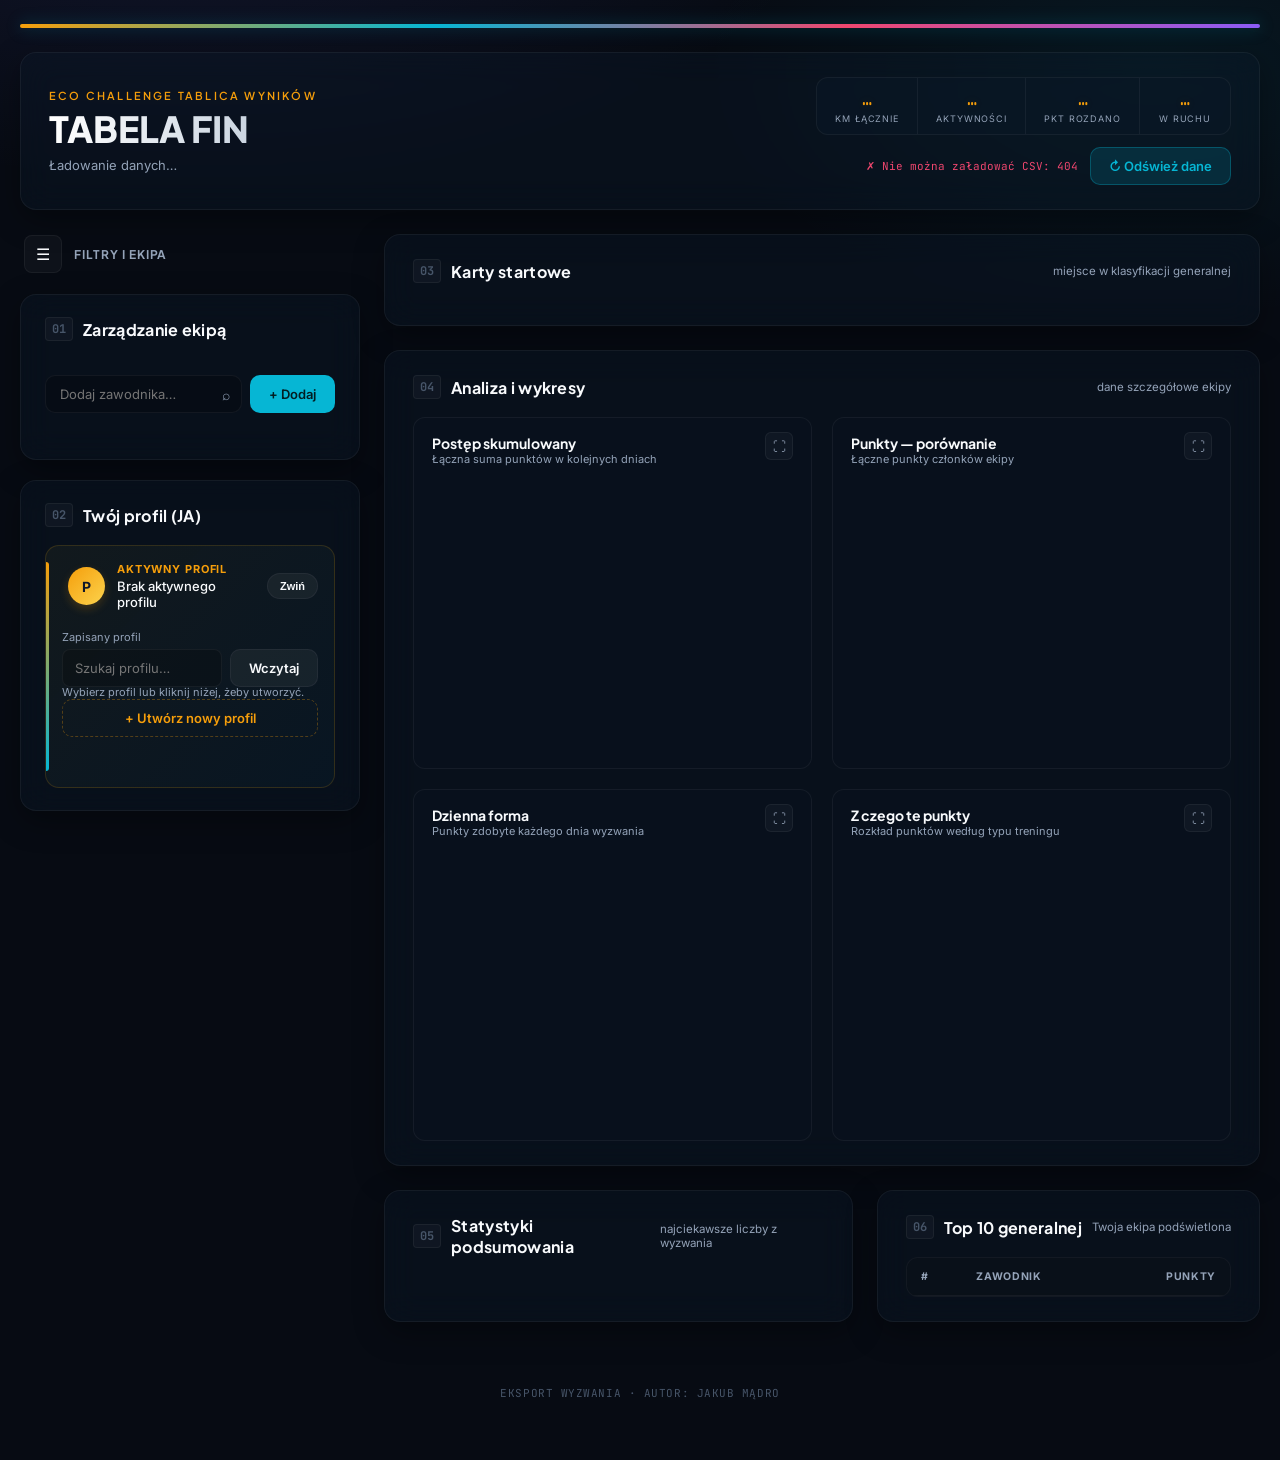
==== commit 7fa31bab: "fix: totalUsers count and add author to footer" ====
--- a/index.html
+++ b/index.html
@@ -195,7 +195,7 @@
     </main>
   </div>
 
-  <footer id="dashboardFooter">DANE: EKSPORT WYZWANIA</footer>
+  <footer id="dashboardFooter">EKSPORT WYZWANIA · AUTOR: JAKUB MĄDRO</footer>
 </div>
 
 <div id="chartModal" class="chart-modal">
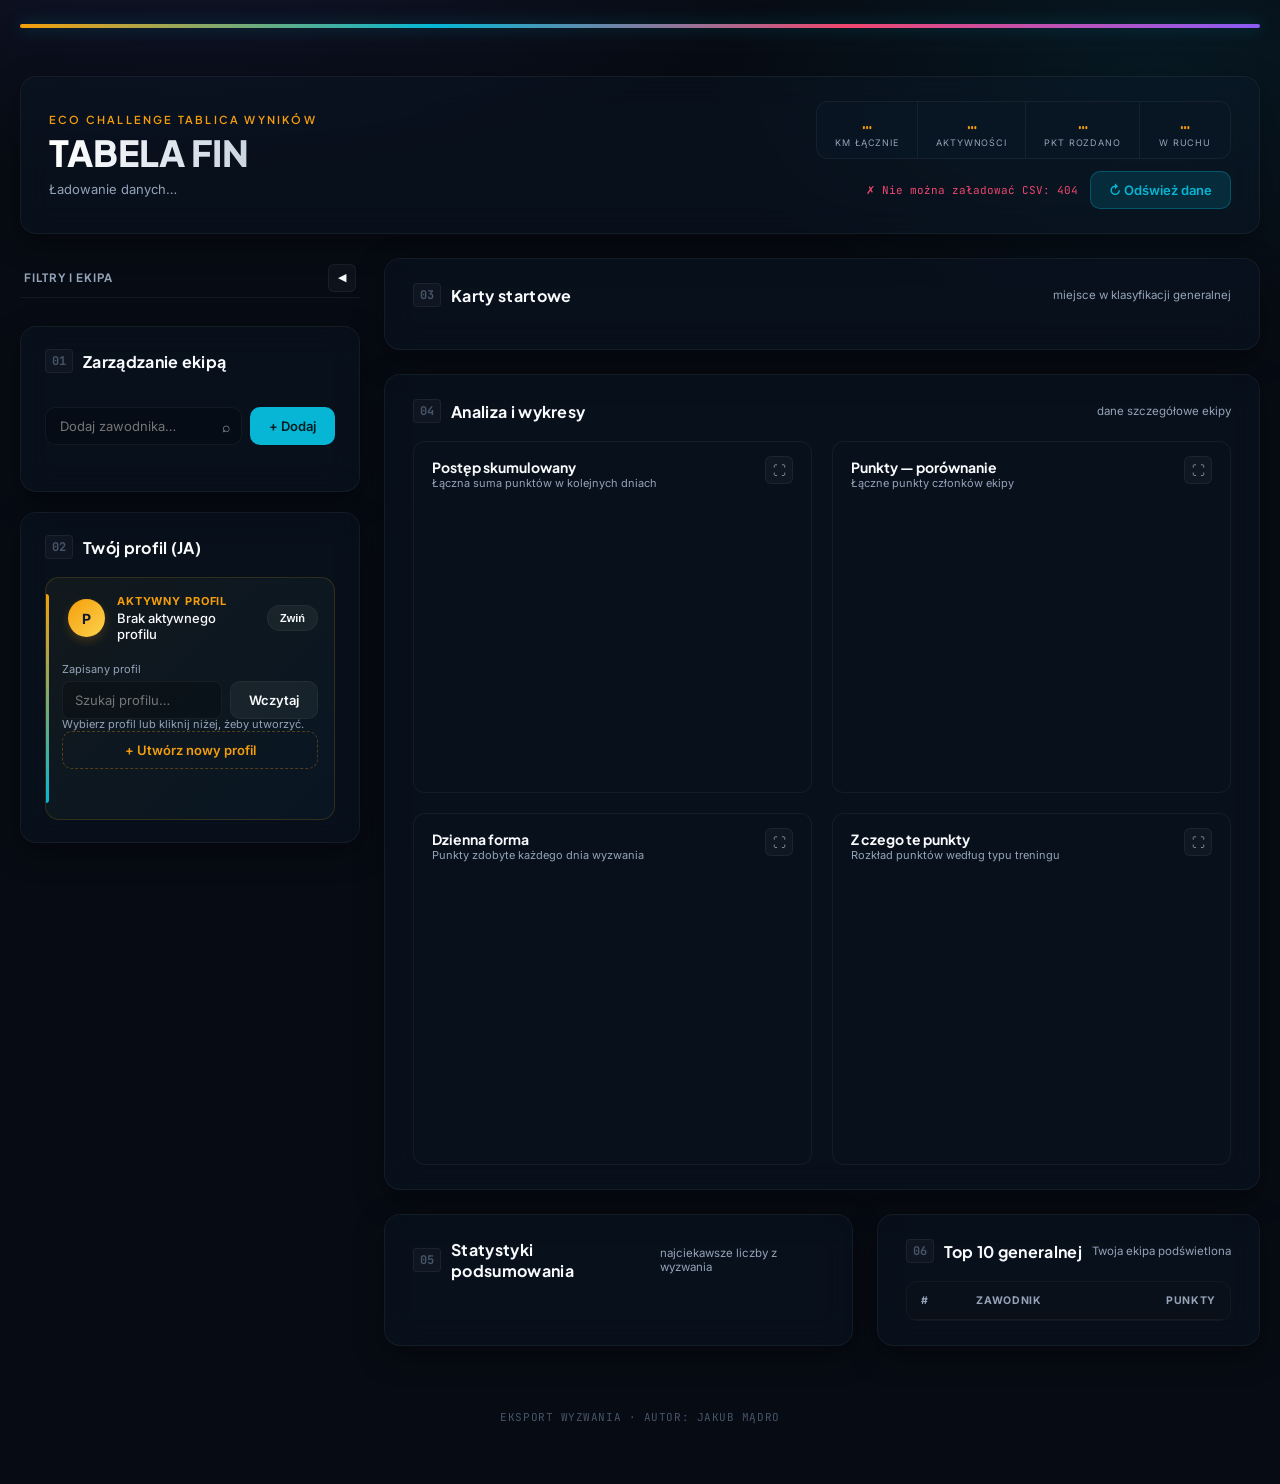
==== commit 607bfdab: "feat: enhance sidebar functionality and add mobile chart tabs" ====
--- a/index.html
+++ b/index.html
@@ -13,6 +13,8 @@
 <div class="wrap">
   <div class="track-lines-neon"></div>
   
+  <div class="sidebar-backdrop" id="sidebarBackdrop"></div>
+
   <header class="dashboard-header glass-card">
     <div class="title-block">
       <div class="eyebrow">Eco Challenge  Tablica wyników</div>
@@ -27,6 +29,9 @@
         <div class="ticker-item"><div class="ticker-val" id="tv3">…</div><div class="ticker-label">w ruchu</div></div>
       </div>
       <div class="header-actions">
+        <button id="toggleSidebarBtnMobile" class="sidebar-burger-btn-mobile" title="Zarządzaj ekipą i profilami">
+          👥 Ekipa i Profile
+        </button>
         <span id="refreshStatus" class="status-time"></span>
         <button id="refreshBtn" class="btn btn-teal">
           ↻ Odśwież dane
@@ -42,13 +47,14 @@
   </header>
 
   <div class="dashboard-grid-layout" id="dashboardGridLayout">
-    <!-- Sidebar Controls -->
     <aside class="dashboard-sidebar" id="dashboardSidebar">
-      <div class="sidebar-toggle-row">
-        <button id="toggleSidebarBtn" class="sidebar-burger-btn" title="Zwiń/Rozwiń panel">
-          ☰
-        </button>
-        <span class="sidebar-toggle-label">Filtry i ekipa</span>
+      <div class="sidebar-mobile-header" id="sidebarMobileHeader">
+        <span>Zarządzanie</span>
+        <button id="closeSidebarBtn" class="sidebar-close-btn" aria-label="Zamknij panel">&times;</button>
+      </div>
+      <div class="sidebar-desktop-header" id="sidebarDesktopHeader">
+        <span class="sidebar-title-text">Filtry i ekipa</span>
+        <button id="toggleSidebarBtnDesktop" class="sidebar-collapse-btn-desktop" title="Zwiń panel">◀</button>
       </div>
       <section class="sidebar-section glass-card">
         <div class="section-head">
@@ -129,8 +135,15 @@
           <h2>Analiza i wykresy</h2>
           <span class="section-hint">dane szczegółowe ekipy</span>
         </div>
+        <div class="chart-tabs-container" id="chartTabsContainer">
+          <button class="chart-tab active" data-chart="cumulative">📈 Skumulowany</button>
+          <button class="chart-tab" data-chart="bar">📊 Porównanie</button>
+          <button class="chart-tab" data-chart="line">Forma</button>
+          <button class="chart-tab" data-chart="stack">Kategorie</button>
+        </div>
+
         <div class="charts-grid">
-          <div class="chart-container">
+          <div class="chart-container chart-card-wrapper active" data-chart="cumulative">
             <div class="chart-header">
               <h3>Postęp skumulowany</h3>
               <span class="chart-subtitle">Łączna suma punktów w kolejnych dniach</span>
@@ -139,7 +152,7 @@
             <div class="chart-box tall"><canvas id="cumulativeChart"></canvas></div>
           </div>
           
-          <div class="chart-container">
+          <div class="chart-container chart-card-wrapper" data-chart="bar">
             <div class="chart-header">
               <h3>Punkty — porównanie</h3>
               <span class="chart-subtitle">Łączne punkty członków ekipy</span>
@@ -148,7 +161,7 @@
             <div class="chart-box tall"><canvas id="barChart"></canvas></div>
           </div>
 
-          <div class="chart-container">
+          <div class="chart-container chart-card-wrapper" data-chart="line">
             <div class="chart-header">
               <h3>Dzienna forma</h3>
               <span class="chart-subtitle">Punkty zdobyte każdego dnia wyzwania</span>
@@ -157,7 +170,7 @@
             <div class="chart-box tall"><canvas id="lineChart"></canvas></div>
           </div>
 
-          <div class="chart-container">
+          <div class="chart-container chart-card-wrapper" data-chart="stack">
             <div class="chart-header">
               <h3>Z czego te punkty</h3>
               <span class="chart-subtitle">Rozkład punktów według typu treningu</span>
--- a/style.css
+++ b/style.css
@@ -286,88 +286,94 @@
     transition: width 0.35s cubic-bezier(0.25, 0.8, 0.25, 1);
     overflow: visible; /* changed from hidden to allow suggestions list overflow */
   }
-  .sidebar-toggle-row {
-    display: flex;
-    align-items: center;
-    gap: 12px;
+  .sidebar-desktop-header {
+    display: flex;
+    justify-content: space-between;
+    align-items: center;
     padding: 0 4px;
     height: 40px;
     flex-shrink: 0;
-  }
-  .sidebar-burger-btn {
+    border-bottom: 1px solid rgba(255, 255, 255, 0.05);
+    margin-bottom: 8px;
+  }
+  .sidebar-title-text {
+    font-family: 'Plus Jakarta Sans', sans-serif;
+    font-size: 11.5px;
+    font-weight: 700;
+    text-transform: uppercase;
+    letter-spacing: .08em;
+    color: var(--muted);
+    transition: opacity 0.25s ease;
+    white-space: nowrap;
+  }
+  .sidebar-collapse-btn-desktop {
     background: rgba(255, 255, 255, 0.03);
     border: 1px solid var(--border-color);
-    border-radius: 8px;
-    color: var(--text);
-    width: 38px;
-    height: 38px;
+    border-radius: 6px;
+    color: var(--text-muted);
+    width: 28px;
+    height: 28px;
     display: flex;
     align-items: center;
     justify-content: center;
     cursor: pointer;
-    font-size: 16px;
+    font-size: 11px;
     transition: all 0.2s ease;
-    flex-shrink: 0;
-  }
-  .sidebar-burger-btn:hover {
+  }
+  .sidebar-collapse-btn-desktop:hover {
     color: var(--teal);
     border-color: var(--teal);
     background: rgba(6, 182, 212, 0.05);
   }
-  .sidebar-toggle-label {
-    font-family: 'Plus Jakarta Sans', sans-serif;
-    font-size: 12px;
-    font-weight: 700;
-    text-transform: uppercase;
-    letter-spacing: .08em;
-    color: var(--muted);
-    transition: opacity 0.25s ease;
-    white-space: nowrap;
-    opacity: 1;
+  .sidebar-burger-btn-mobile {
+    display: none !important;
+  }
+  .sidebar-mobile-header {
+    display: none !important;
   }
   
-  /* Collapsed state styles */
-  .sidebar-collapsed .dashboard-sidebar {
-    width: 60px;
-    overflow: hidden; /* crop content during collapsed state */
-  }
-  .sidebar-collapsed .sidebar-toggle-row {
-    justify-content: center;
-    padding: 0;
-  }
-  .sidebar-collapsed .sidebar-toggle-label {
-    opacity: 0;
-    width: 0;
-    pointer-events: none;
-    display: none;
-  }
-  .sidebar-collapsed .sidebar-section {
-    padding: 10px;
-    display: flex;
-    justify-content: center;
-    align-items: center;
-    border-radius: 12px;
-    min-height: 40px;
-  }
-  .sidebar-collapsed .sidebar-section .section-head {
-    margin-bottom: 0;
-    justify-content: center;
-    width: 100%;
-    gap: 0;
-  }
-  .sidebar-collapsed .sidebar-section .section-head h2,
-  .sidebar-collapsed .sidebar-section .section-head .section-hint,
-  .sidebar-collapsed .sidebar-section > *:not(.section-head) {
-    display: none !important;
-  }
-  .sidebar-collapsed .sidebar-section .section-num {
-    margin: 0;
-    font-size: 12px;
-    padding: 4px 6px;
-    background: rgba(6, 182, 212, 0.08);
-    border-color: rgba(6, 182, 212, 0.25);
-    color: var(--teal);
-    box-shadow: 0 0 8px rgba(6, 182, 212, 0.15);
+  /* Collapsed state styles (Restricted to Desktop only) */
+  @media (min-width: 1025px) {
+    .sidebar-collapsed .dashboard-sidebar {
+      width: 60px;
+      overflow: hidden; /* crop content during collapsed state */
+    }
+    .sidebar-collapsed .sidebar-desktop-header {
+      justify-content: center;
+      border-bottom: none;
+      margin-bottom: 0;
+    }
+    .sidebar-collapsed .sidebar-title-text {
+      display: none;
+    }
+    .sidebar-collapsed .sidebar-section {
+      padding: 10px;
+      display: flex;
+      justify-content: center;
+      align-items: center;
+      border-radius: 12px;
+      min-height: 40px;
+    }
+    .sidebar-collapsed .sidebar-section .section-head {
+      margin-bottom: 0;
+      justify-content: center;
+      width: 100%;
+      gap: 0;
+    }
+    .sidebar-collapsed .sidebar-section .section-head h2,
+    .sidebar-collapsed .sidebar-section .section-head .section-hint,
+    .sidebar-collapsed .sidebar-section > *:not(.section-head) {
+      display: none !important;
+    }
+    .sidebar-collapsed .sidebar-section .section-num {
+      margin: 0;
+      font-size: 12px;
+      padding: 4px 6px;
+      background: rgba(6, 182, 212, 0.08);
+      border-color: rgba(6, 182, 212, 0.25);
+      color: var(--teal);
+      box-shadow: 0 0 8px rgba(6, 182, 212, 0.15);
+    }
   }
   .dashboard-main {
     flex: 1;
@@ -923,19 +929,110 @@
       gap: 20px;
     }
     .dashboard-sidebar {
-      width: 100%;
-      max-height: 2000px;
-      transition: max-height 0.35s ease, margin-bottom 0.35s ease, opacity 0.25s ease, visibility 0.35s;
-    }
-    .sidebar-collapsed .dashboard-sidebar {
-      width: 100%;
-      max-height: 0;
-      margin-bottom: -20px;
-      margin-right: 0;
+      position: fixed;
+      top: 0;
+      left: 0;
+      bottom: 0;
+      width: 320px;
+      height: 100vh;
+      background: rgba(13, 20, 38, 0.98);
+      backdrop-filter: blur(20px);
+      -webkit-backdrop-filter: blur(20px);
+      border-right: 1px solid rgba(255, 255, 255, 0.08);
+      z-index: 2000;
+      padding: 20px;
+      box-shadow: 20px 0 50px rgba(0, 0, 0, 0.7);
+      transform: translateX(-100%);
+      transition: transform 0.3s cubic-bezier(0.25, 0.8, 0.25, 1);
+      display: flex;
+      flex-direction: column;
+      gap: 20px;
+      overflow-y: auto;
+      border-radius: 0; /* Full height drawer */
+    }
+    .sidebar-desktop-header {
+      display: none !important;
+    }
+    body.sidebar-open .dashboard-sidebar {
+      transform: translateX(0);
+    }
+    
+    /* Sliding backdrop */
+    .sidebar-backdrop {
+      position: fixed;
+      top: 0;
+      left: 0;
+      right: 0;
+      bottom: 0;
+      background: rgba(0, 0, 0, 0.6);
+      backdrop-filter: blur(5px);
+      -webkit-backdrop-filter: blur(5px);
+      z-index: 1999;
       opacity: 0;
       visibility: hidden;
-      pointer-events: none;
-      overflow: hidden; /* crop content during collapsed state on mobile */
+      transition: all 0.25s ease;
+    }
+    body.sidebar-open .sidebar-backdrop {
+      opacity: 1;
+      visibility: visible;
+    }
+
+    /* Mobile Header inside drawer */
+    .sidebar-mobile-header {
+      display: flex !important;
+      justify-content: space-between;
+      align-items: center;
+      padding-bottom: 12px;
+      border-bottom: 1px solid rgba(255, 255, 255, 0.08);
+      margin-bottom: 10px;
+    }
+    .sidebar-mobile-header span {
+      font-family: 'Plus Jakarta Sans', sans-serif;
+      font-size: 13px;
+      font-weight: 800;
+      color: var(--muted);
+      text-transform: uppercase;
+      letter-spacing: 0.05em;
+    }
+    .sidebar-close-btn {
+      background: transparent;
+      border: none;
+      color: var(--text-muted);
+      font-size: 28px;
+      cursor: pointer;
+      line-height: 1;
+      padding: 0 4px;
+      transition: color 0.15s ease;
+    }
+    .sidebar-close-btn:hover {
+      color: var(--coral);
+    }
+
+    /* Beautiful Text Burger button inside header actions */
+    .sidebar-burger-btn-mobile {
+      display: inline-flex !important;
+      align-items: center;
+      justify-content: center;
+      gap: 6px;
+      background: rgba(6, 182, 212, 0.08);
+      border: 1px solid rgba(6, 182, 212, 0.25);
+      border-radius: 10px;
+      color: var(--teal);
+      padding: 10px 14px;
+      height: 38px;
+      font-family: 'Plus Jakarta Sans', sans-serif;
+      font-size: 11.5px;
+      font-weight: 700;
+      cursor: pointer;
+      transition: all 0.2s ease;
+      text-transform: uppercase;
+      letter-spacing: 0.03em;
+      white-space: nowrap;
+    }
+    .sidebar-burger-btn-mobile:hover {
+      background: rgba(6, 182, 212, 0.18);
+      border-color: var(--teal);
+      box-shadow: 0 0 10px rgba(6, 182, 212, 0.25);
     }
     .dashboard-main {
       width: 100%;
@@ -1222,4 +1319,62 @@
   }
   .suggestions-list::-webkit-scrollbar-thumb:hover {
     background: rgba(255, 255, 255, 0.2);
+  }
+
+
+
+  /* =====================================================================
+     MOBILE CHART TABS
+     ===================================================================== */
+  .chart-tabs-container {
+    display: none; /* Hidden on desktop */
+  }
+
+  @media (max-width: 1024px) {
+    .chart-tabs-container {
+      display: flex;
+      gap: 8px;
+      overflow-x: auto;
+      padding-bottom: 12px;
+      margin-bottom: 16px;
+      scrollbar-width: none; /* Hide standard firefox scrollbar */
+      -webkit-overflow-scrolling: touch;
+    }
+    
+    .chart-tabs-container::-webkit-scrollbar {
+      display: none; /* Hide webkit scrollbar */
+    }
+
+    .chart-tab {
+      background: rgba(255, 255, 255, 0.03);
+      border: 1px solid var(--border-color);
+      border-radius: 12px;
+      color: var(--text-muted);
+      padding: 8px 16px;
+      font-family: 'Plus Jakarta Sans', sans-serif;
+      font-size: 12px;
+      font-weight: 700;
+      white-space: nowrap;
+      cursor: pointer;
+      transition: all 0.2s ease;
+    }
+
+    .chart-tab.active {
+      background: rgba(46, 196, 182, 0.12);
+      border-color: var(--teal);
+      color: var(--teal);
+      box-shadow: 0 0 10px rgba(46, 196, 182, 0.2);
+    }
+
+    /* Hide non-active chart containers in mobile view */
+    .chart-card-wrapper {
+      display: none !important;
+    }
+    .chart-card-wrapper.active {
+      display: block !important;
+    }
+    
+    .charts-grid {
+      display: block !important; /* Stack active chart as single block */
+    }
   }
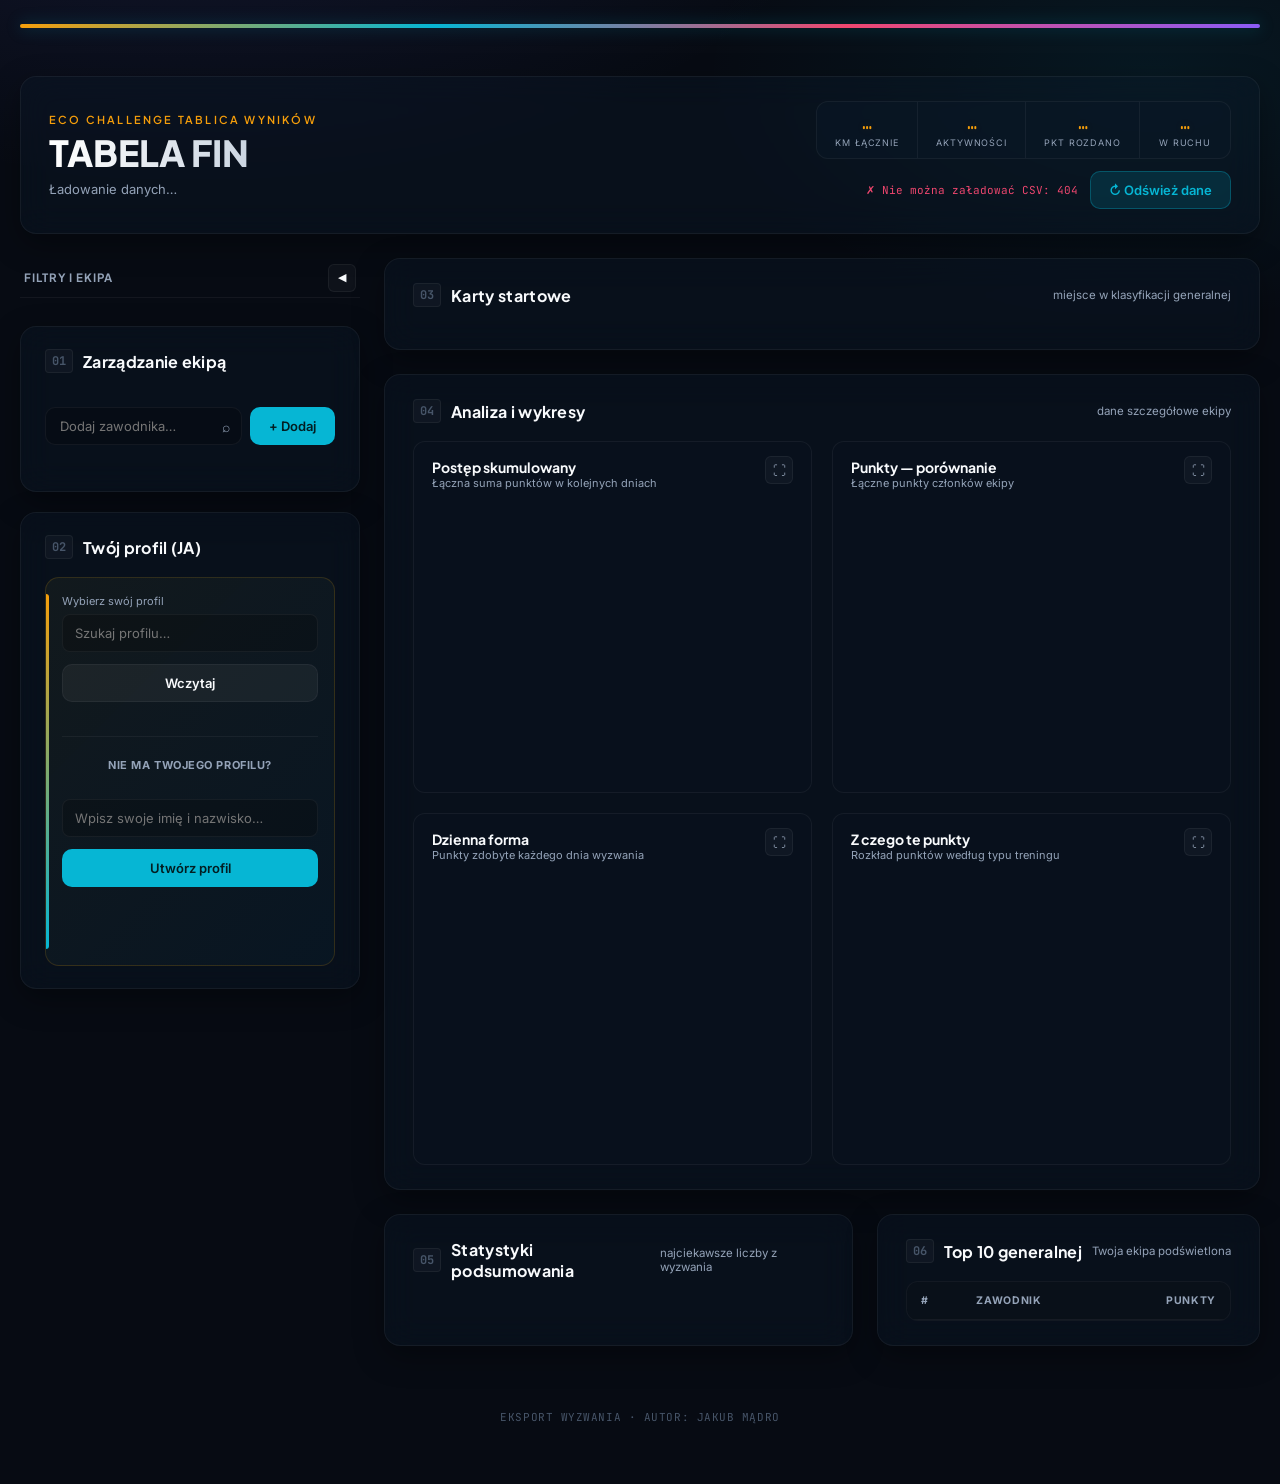
==== commit fc274ad3: "feat: refactor profile management UI and enhance input handling" ====
--- a/index.html
+++ b/index.html
@@ -81,39 +81,30 @@
           <h2>Twój profil (JA)</h2>
         </div>
         <div class="profile-card-new" id="profileCard">
-          <div class="profile-top">
-            <div class="profile-avatar">P</div>
-            <div class="profile-info">
-              <div class="profile-title">Aktywny profil</div>
-              <div class="profile-status" id="profileStatus">Brak aktywnego profilu</div>
-            </div>
-            <button type="button" id="profileCollapseBtn" class="profile-collapse-btn">Zwiń</button>
-          </div>
-          <div id="profileCardContent">
-            <div class="profile-grid">
-              <div class="input-label autocomplete-wrapper">
-                <span>Zapisany profil</span>
-                <input id="profileInput" placeholder="Szukaj profilu…" autocomplete="off">
-                <div class="suggestions-list" id="profileSuggestions"></div>
-              </div>
-              <button id="loadProfileBtn" class="btn btn-secondary">Wczytaj</button>
-            </div>
-            <div id="profileHint" class="profile-hint">Wybierz profil lub kliknij niżej, żeby utworzyć.</div>
-            
-            <div id="createProfileBlock" class="create-profile-block" style="display: none;">
-              <div class="profile-grid">
-                <div class="input-label autocomplete-wrapper">
-                  <span>Wskaż siebie (JA)</span>
-                  <input id="meInput" placeholder="Zawodnik..." autocomplete="off">
-                  <div class="suggestions-list" id="meSuggestions"></div>
-                </div>
-                <button id="createProfileBtn" class="btn btn-primary">Utwórz</button>
-              </div>
-            </div>
-            <button id="toggleCreateProfileBtn" class="btn btn-ghost">+ Utwórz nowy profil</button>
-            <div id="profileMsg" class="add-msg"></div>
-            <div id="profileListWrap" class="profiles-pill-grid"></div>
-          </div>
+          
+          <div class="profile-input-group">
+            <div class="input-label autocomplete-wrapper">
+              <span>Wybierz swój profil</span>
+              <input id="profileInput" placeholder="Szukaj profilu…" autocomplete="off">
+              <div class="suggestions-list" id="profileSuggestions"></div>
+            </div>
+            <button id="loadProfileBtn" class="btn btn-secondary">Wczytaj</button>
+          </div>
+
+          <div class="profile-divider">
+            <span>Nie ma Twojego profilu?</span>
+          </div>
+
+          <div class="profile-create-group">
+            <div class="autocomplete-wrapper">
+              <input id="meInput" placeholder="Wpisz swoje imię i nazwisko…" autocomplete="off">
+              <div class="suggestions-list" id="meSuggestions"></div>
+            </div>
+            <button id="createProfileBtn" class="btn btn-primary">Utwórz profil</button>
+          </div>
+
+          <div id="profileMsg" class="add-msg"></div>
+          <div id="profileListWrap" class="profiles-pill-grid"></div>
         </div>
       </section>
     </aside>
--- a/style.css
+++ b/style.css
@@ -517,73 +517,15 @@
     background: linear-gradient(180deg, var(--amber), var(--teal));
     border-radius: 0 4px 4px 0;
   }
-  .profile-top {
-    display: flex;
-    align-items: center;
+  .profile-input-group,
+  .profile-create-group {
+    display: flex;
+    flex-direction: column;
     gap: 12px;
-    padding-left: 6px;
-  }
-  .profile-avatar {
-    width: 38px;
-    height: 38px;
-    border-radius: 50%;
-    display: grid;
-    place-items: center;
-    background: linear-gradient(135deg, var(--amber), #fcd34d);
-    color: #0f172a;
-    font-weight: 700;
-    font-size: 14px;
-    box-shadow: 0 4px 10px rgba(245, 158, 11, 0.2);
-  }
-  .profile-info {
-    display: flex;
-    flex-direction: column;
-  }
-  .profile-title {
-    font-size: 11px;
-    font-weight: 700;
-    color: var(--amber);
-    text-transform: uppercase;
-    letter-spacing: .08em;
-  }
-  .profile-status {
-    font-size: 13px;
-    color: var(--text);
-    font-weight: 500;
-    margin-top: 2px;
-  }
-  .profile-collapse-btn {
-    margin-left: auto;
-    background: rgba(255, 255, 255, 0.05);
-    border: 1px solid var(--border-color);
-    border-radius: 20px;
-    color: var(--text);
-    padding: 6px 12px;
-    font-size: 11px;
-    font-weight: 600;
-    cursor: pointer;
-    transition: all 0.2s ease;
-  }
-  .profile-collapse-btn:hover {
-    background: rgba(255, 255, 255, 0.1);
-  }
-
-  .profile-grid {
-    display: grid;
-    grid-template-columns: 1fr auto;
-    gap: 8px;
-    align-items: flex-end;
-    margin-top: 6px;
-  }
-  .input-label {
-    display: flex;
-    flex-direction: column;
-    gap: 5px;
-    font-size: 11px;
-    color: var(--muted);
     width: 100%;
   }
-  .profile-grid input {
+  .profile-input-group input,
+  .profile-create-group input {
     width: 100%;
     height: 38px;
     background: rgba(0, 0, 0, 0.2);
@@ -594,16 +536,37 @@
     font-family: 'Inter', sans-serif;
     font-size: 13px;
   }
-  .profile-hint {
+  .profile-input-group input:focus,
+  .profile-create-group input:focus {
+    outline: none;
+    border-color: var(--teal);
+    box-shadow: 0 0 10px rgba(6, 182, 212, 0.15);
+  }
+  .profile-input-group button,
+  .profile-create-group button {
+    width: 100%;
+    height: 38px;
+  }
+  .input-label {
+    display: flex;
+    flex-direction: column;
+    gap: 6px;
     font-size: 11px;
     color: var(--muted);
-    margin-top: -2px;
-  }
-  .create-profile-block {
-    background: rgba(255, 255, 255, 0.02);
-    border: 1px solid rgba(255, 255, 255, 0.03);
-    border-radius: 10px;
-    padding: 10px;
+    width: 100%;
+  }
+  .profile-divider {
+    margin: 20px 0 12px;
+    border-top: 1px solid rgba(255, 255, 255, 0.05);
+    padding-top: 16px;
+    text-align: center;
+  }
+  .profile-divider span {
+    font-size: 11px;
+    color: var(--muted);
+    font-weight: 700;
+    text-transform: uppercase;
+    letter-spacing: 0.05em;
   }
   .profiles-pill-grid {
     display: flex;
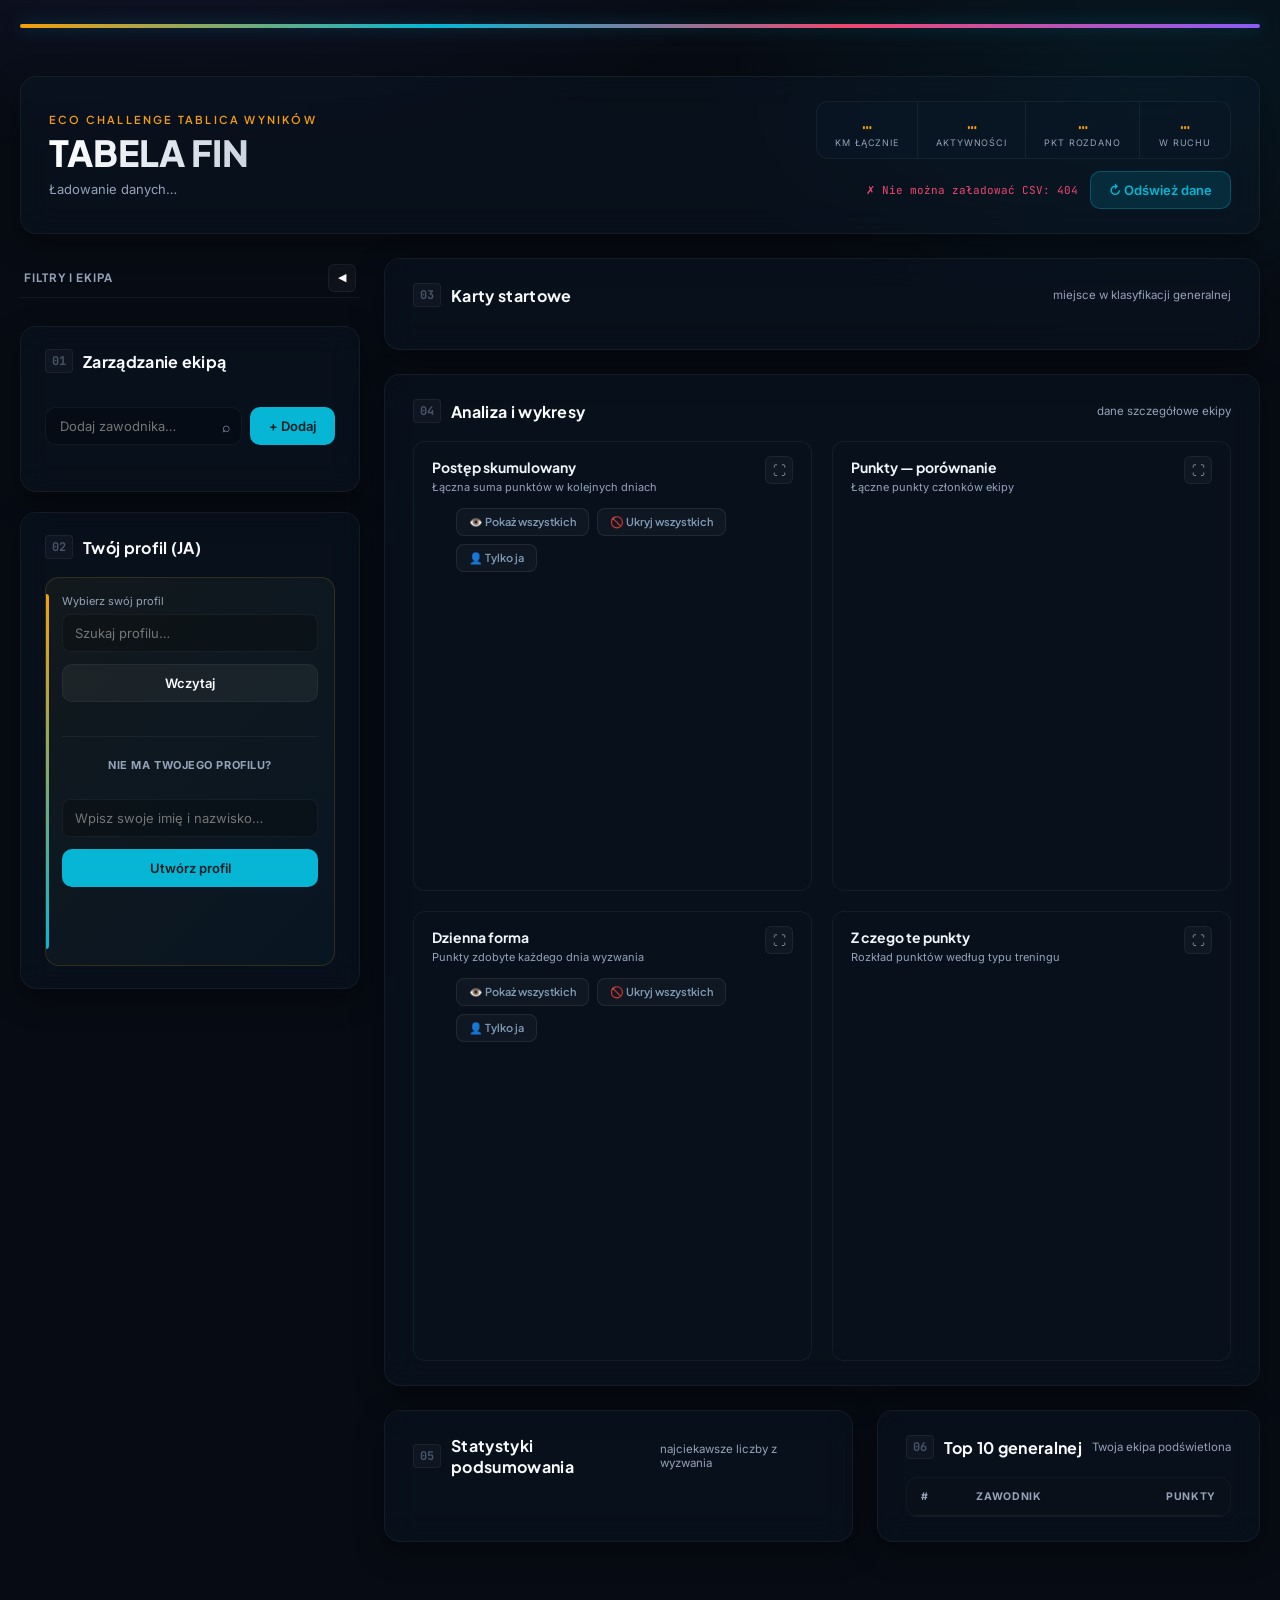
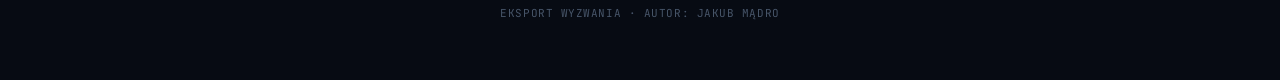
==== commit 30f7cdb8: "feat: expand colors palette to 20 and add quick filter toolbar to line charts" ====
--- a/index.html
+++ b/index.html
@@ -140,6 +140,11 @@
               <span class="chart-subtitle">Łączna suma punktów w kolejnych dniach</span>
               <button class="expand-chart-btn" title="Pokaż na pełnym ekranie" onclick="openChartModal('cumulative')">⛶</button>
             </div>
+            <div class="chart-actions-toolbar">
+              <button onclick="toggleChartLegend('cumulative', true)" class="chart-action-btn">👁️ Pokaż wszystkich</button>
+              <button onclick="toggleChartLegend('cumulative', false)" class="chart-action-btn">🚫 Ukryj wszystkich</button>
+              <button onclick="toggleChartLegendSolo('cumulative')" class="chart-action-btn">👤 Tylko ja</button>
+            </div>
             <div class="chart-box tall"><canvas id="cumulativeChart"></canvas></div>
           </div>
           
@@ -157,6 +162,11 @@
               <h3>Dzienna forma</h3>
               <span class="chart-subtitle">Punkty zdobyte każdego dnia wyzwania</span>
               <button class="expand-chart-btn" title="Pokaż na pełnym ekranie" onclick="openChartModal('line')">⛶</button>
+            </div>
+            <div class="chart-actions-toolbar">
+              <button onclick="toggleChartLegend('line', true)" class="chart-action-btn">👁️ Pokaż wszystkich</button>
+              <button onclick="toggleChartLegend('line', false)" class="chart-action-btn">🚫 Ukryj wszystkich</button>
+              <button onclick="toggleChartLegendSolo('line')" class="chart-action-btn">👤 Tylko ja</button>
             </div>
             <div class="chart-box tall"><canvas id="lineChart"></canvas></div>
           </div>
--- a/style.css
+++ b/style.css
@@ -636,6 +636,15 @@
     transform: translateY(-2px);
     box-shadow: 0 10px 25px rgba(0,0,0,0.3);
   }
+  .bib.bib-me {
+    background: linear-gradient(135deg, rgba(255, 183, 0, 0.07), rgba(11, 24, 38, 0.5)) !important;
+    border: 1px solid rgba(255, 183, 0, 0.35);
+    box-shadow: 0 4px 20px rgba(255, 183, 0, 0.08);
+  }
+  .bib.bib-me:hover {
+    border-color: var(--amber);
+    box-shadow: 0 8px 30px rgba(255, 183, 0, 0.18);
+  }
   .bib::before, .bib::after {
     content: '';
     position: absolute;
@@ -745,6 +754,7 @@
     flex-direction: column;
     gap: 14px;
     min-width: 0;
+    height: 100%;
   }
   .chart-header {
     display: flex;
@@ -754,22 +764,33 @@
     font-family: 'Plus Jakarta Sans', sans-serif;
     font-size: 14px;
     font-weight: 700;
+    color: #eef4f8;
     margin: 0;
-    color: var(--text);
+  }
+  .chart-header h3 + .chart-subtitle {
+    margin-top: 4px;
   }
   .chart-subtitle {
+    font-family: 'Inter', sans-serif;
     font-size: 11px;
     color: var(--muted);
   }
   .chart-box {
     position: relative;
     width: 100%;
-  }
-  .chart-box.tall { height: 280px; }
+    flex-grow: 1;
+    display: flex;
+    flex-direction: column;
+  }
+  .chart-box.tall {
+    min-height: 280px;
+    height: 100%;
+  }
   .chart-box canvas {
     display: block;
     width: 100% !important;
     height: 100% !important;
+    flex-grow: 1;
   }
 
   /* ---- Bottom Grid ---- */
@@ -1251,7 +1272,8 @@
   /* Elevate parent cards to prevent other cards stacking on top of active dropdowns */
   .glass-card:focus-within,
   .sidebar-section:focus-within,
-  .autocomplete-wrapper:focus-within {
+  .autocomplete-wrapper:focus-within,
+  .sidebar-section.has-open-suggestions {
     position: relative;
     z-index: 50 !important;
   }
@@ -1340,4 +1362,37 @@
     .charts-grid {
       display: block !important; /* Stack active chart as single block */
     }
+  }
+
+  /* =====================================================================
+     CHART ACTIONS TOOLBAR
+     ===================================================================== */
+  .chart-actions-toolbar {
+    display: flex;
+    gap: 8px;
+    margin: 0 24px 16px 24px;
+    flex-wrap: wrap;
+  }
+  .chart-action-btn {
+    background: rgba(255, 255, 255, 0.03);
+    border: 1px solid rgba(255, 255, 255, 0.08);
+    border-radius: 8px;
+    color: #7f9bb4;
+    padding: 6px 12px;
+    font-family: 'Plus Jakarta Sans', sans-serif;
+    font-size: 11px;
+    font-weight: 600;
+    cursor: pointer;
+    transition: all 0.2s ease;
+    display: inline-flex;
+    align-items: center;
+    gap: 4px;
+  }
+  .chart-action-btn:hover {
+    background: rgba(255, 255, 255, 0.08);
+    border-color: rgba(255, 255, 255, 0.15);
+    color: #eef4f8;
+  }
+  .chart-action-btn:active {
+    transform: translateY(1px);
   }
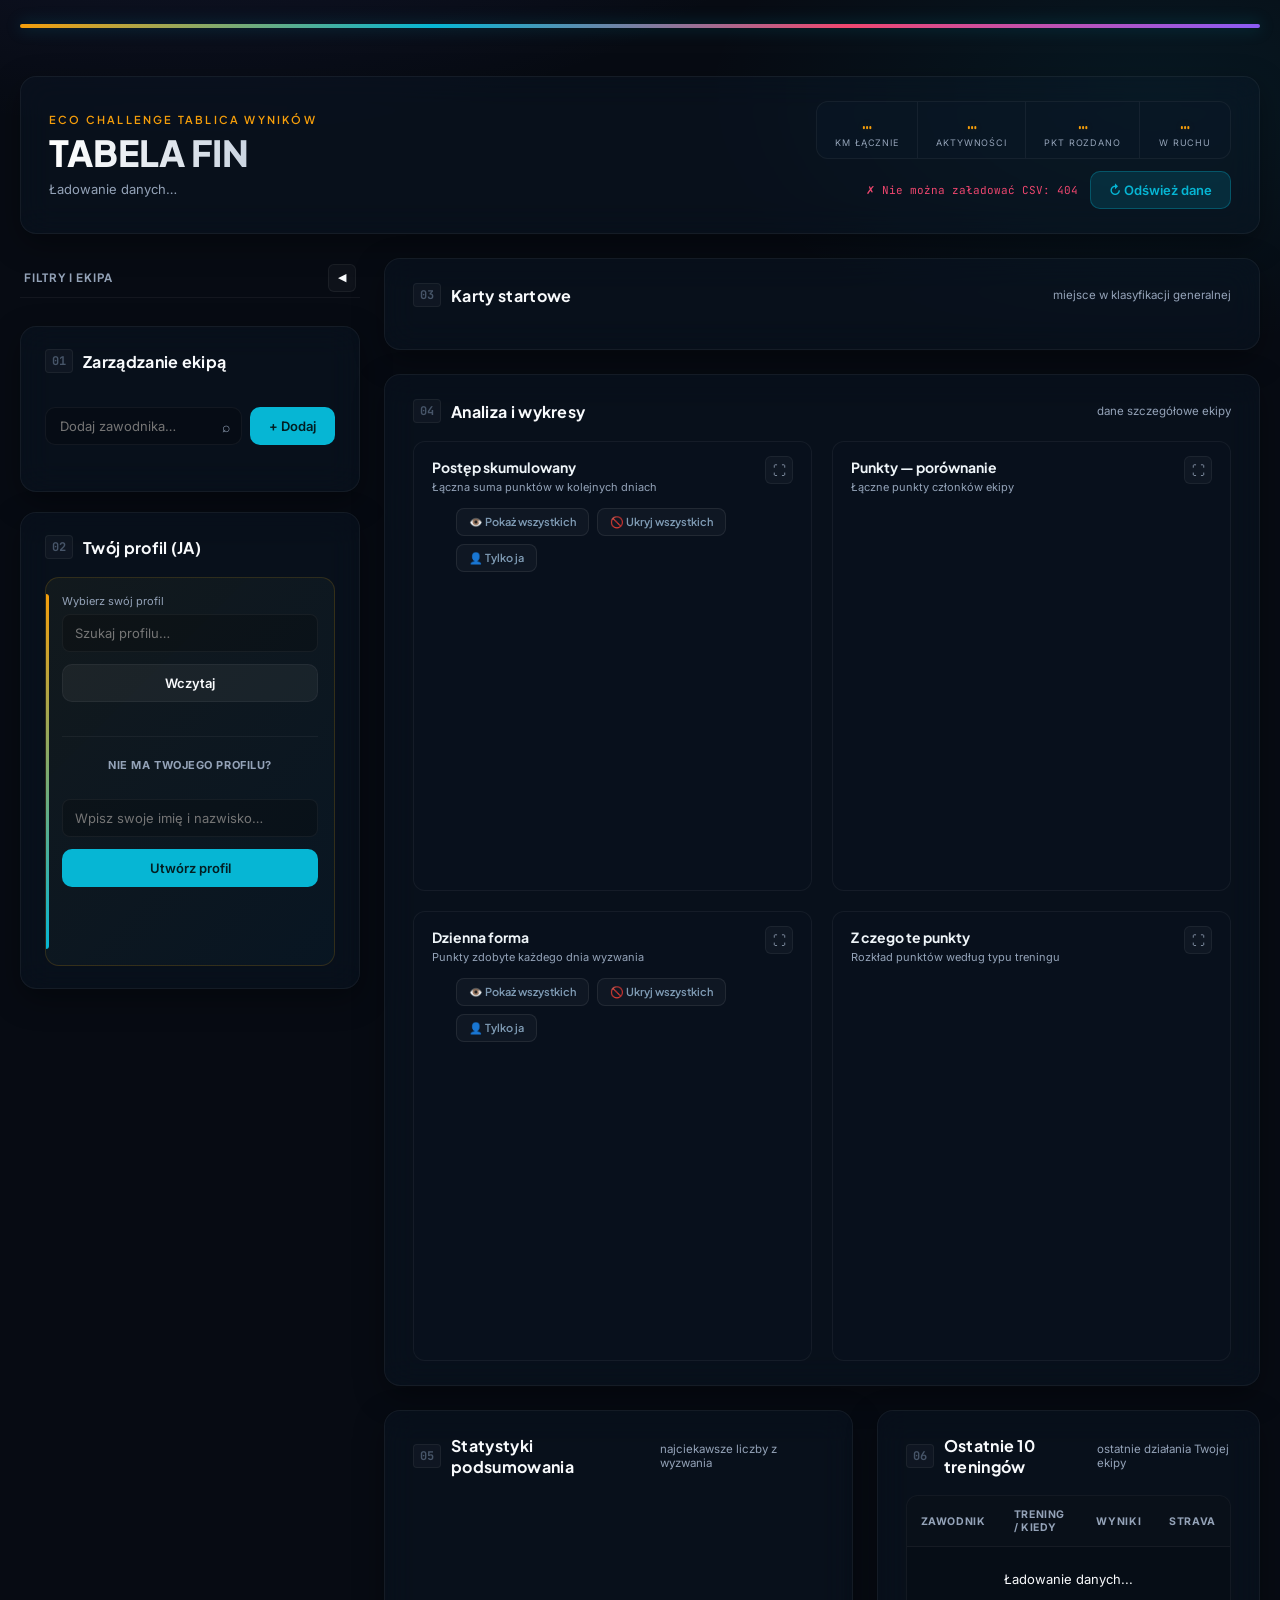
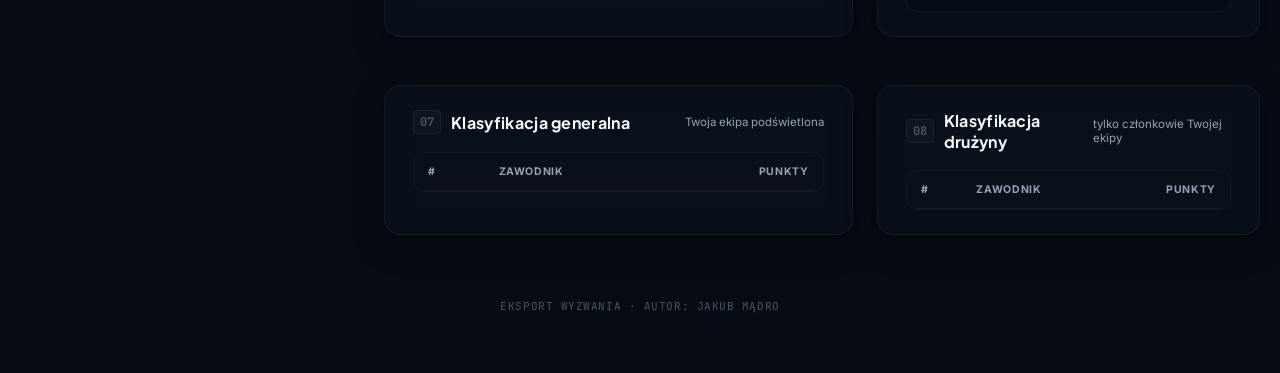
==== commit 768a9fbd: "feat: add recent activities list and crew classification panel to main dashboard" ====
--- a/index.html
+++ b/index.html
@@ -195,13 +195,52 @@
         <section class="glass-card main-section">
           <div class="section-head">
             <span class="section-num">06</span>
-            <h2>Top 10 generalnej</h2>
+            <h2>Ostatnie 10 treningów</h2>
+            <span class="section-hint">ostatnie działania Twojej ekipy</span>
+          </div>
+          <div class="leaderboard-box">
+            <table>
+              <thead>
+                <tr>
+                  <th>Zawodnik</th>
+                  <th>Trening / Kiedy</th>
+                  <th style="text-align:right;">Wyniki</th>
+                  <th style="width:50px; text-align:center;">Strava</th>
+                </tr>
+              </thead>
+              <tbody id="recentActivitiesBody">
+                <tr><td colspan="4" style="text-align:center; padding: 24px; color: var(--text-muted);">Ładowanie danych...</td></tr>
+              </tbody>
+            </table>
+          </div>
+        </section>
+      </div>
+
+      <div class="main-bottom-grid" style="margin-top: 24px;">
+        <section class="glass-card main-section">
+          <div class="section-head">
+            <span class="section-num">07</span>
+            <h2>Klasyfikacja generalna</h2>
             <span class="section-hint">Twoja ekipa podświetlona</span>
           </div>
           <div class="leaderboard-box">
             <table>
               <thead><tr><th>#</th><th>Zawodnik</th><th style="text-align:right;">Punkty</th></tr></thead>
               <tbody id="top10Body"></tbody>
+            </table>
+          </div>
+        </section>
+
+        <section class="glass-card main-section">
+          <div class="section-head">
+            <span class="section-num">08</span>
+            <h2>Klasyfikacja drużyny</h2>
+            <span class="section-hint">tylko członkowie Twojej ekipy</span>
+          </div>
+          <div class="leaderboard-box">
+            <table>
+              <thead><tr><th>#</th><th>Zawodnik</th><th style="text-align:right;">Punkty</th></tr></thead>
+              <tbody id="crewLeaderboardBody"></tbody>
             </table>
           </div>
         </section>
